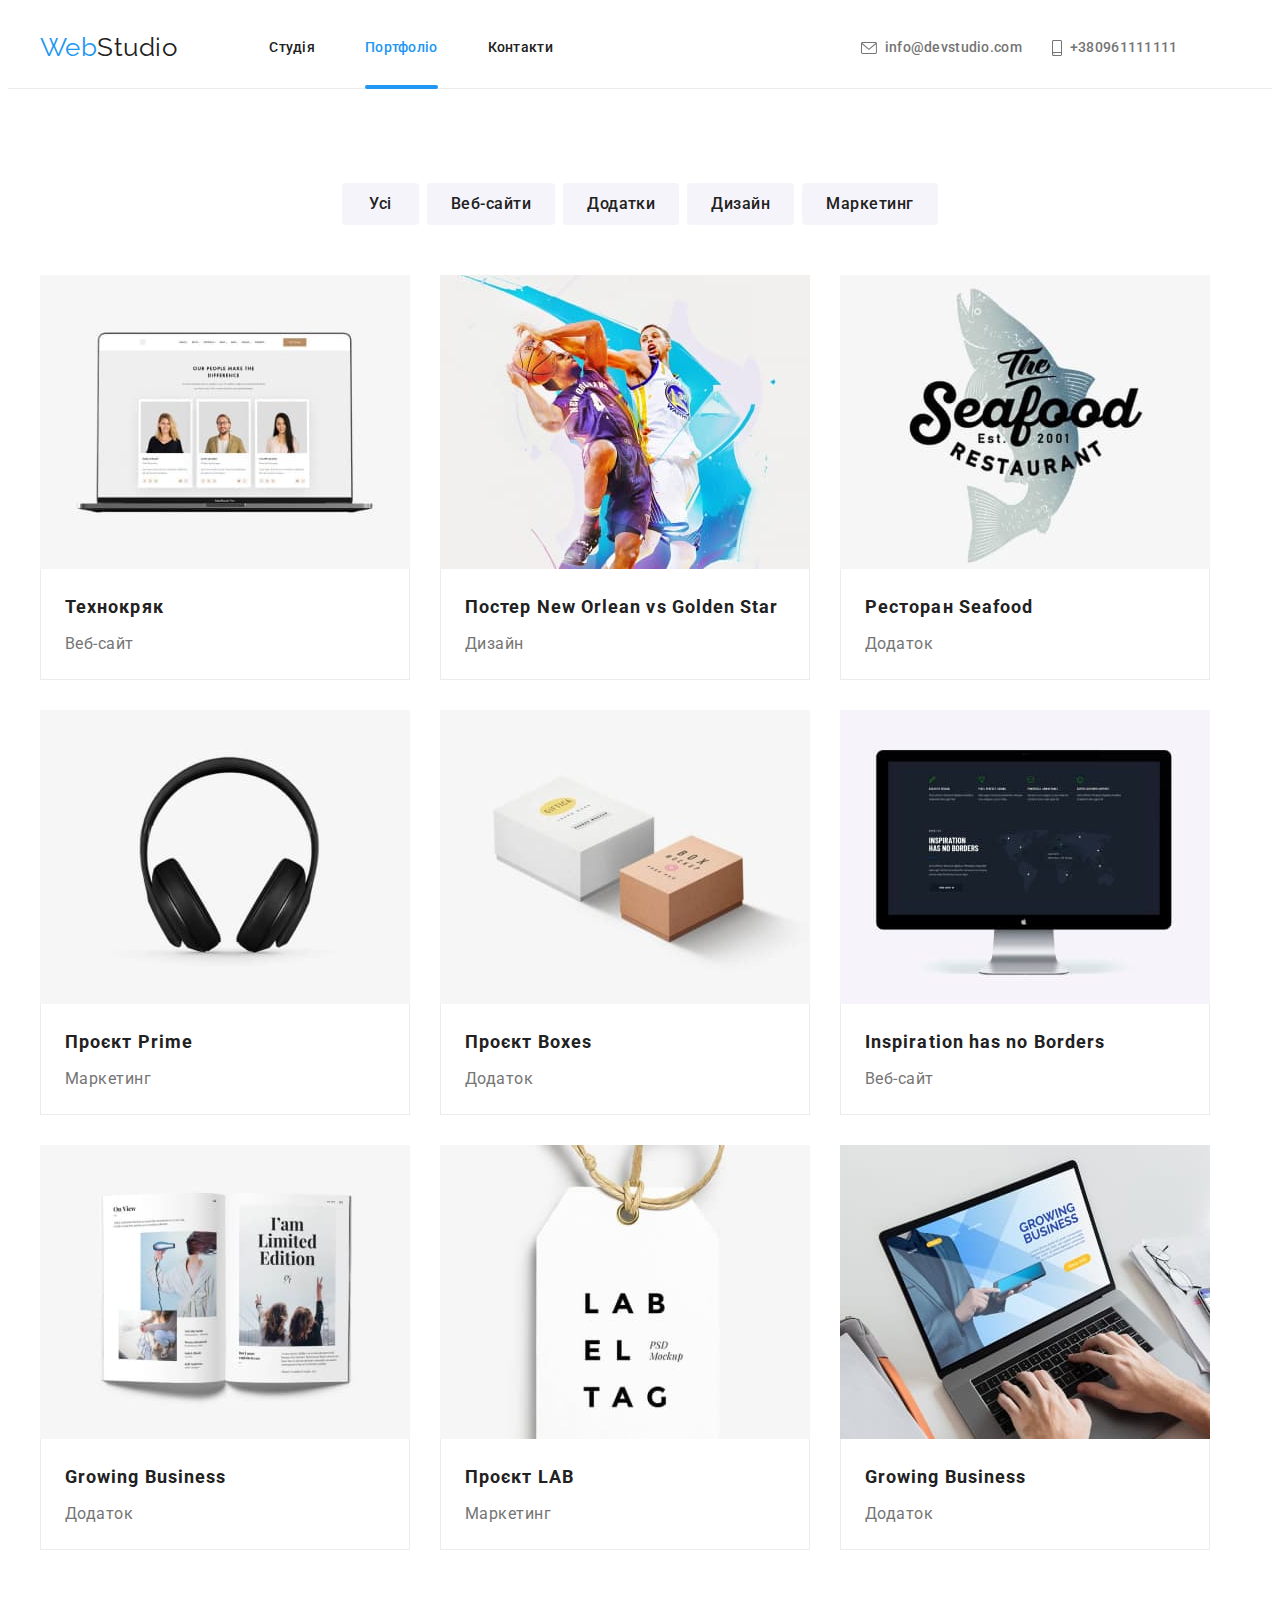
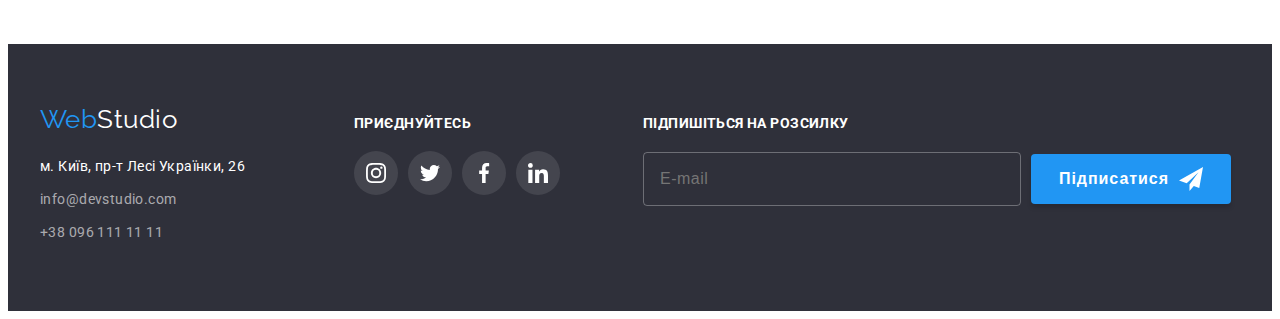
==== portfolio.html @ 69b930d5 "домашнє завдання06" ====
<!DOCTYPE html>
<html lang="uk">
  <head>
    <meta charset="UTF-8" />
    <meta http-equiv="X-UA-Compatible" content="IE=edge" />
    <meta name="viewport" content="width=device-width, initial-scale=1.0" />
    <title>WebStudio</title>
    <link rel="preconnect" href="https://fonts.googleapis.com" />
    <link rel="preconnect" href="https://fonts.gstatic.com" crossorigin />
    <link
      href="https://fonts.googleapis.com/css2?family=Raleway:wght@700&family=Roboto:wght@400;500;700;900&display=swap"
      rel="stylesheet"
    />
    <link
      rel="stylesheet"
      href="https://cdnjs.cloudflare.com/ajax/libs/modern-normalize/1.1.0/modern-normalize.min.css"
      integrity="sha512-wpPYUAdjBVSE4KJnH1VR1HeZfpl1ub8YT/NKx4PuQ5NmX2tKuGu6U/JRp5y+Y8XG2tV+wKQpNHVUX03MfMFn9Q=="
      crossorigin="anonymous"
      referrerpolicy="no-referrer"
    />
    <!-- <link rel="stylesheet" href="./css/style.css" /> -->
    <link rel="stylesheet" href="./css/main.min.css" />
  </head>
  <body>
    <!-- Heder -->
    <header class="heder">
      <div class="container main-nav">
        <!-- Logo -->
        <a href="./index.html" class="heder-logo link">
          <span class="heder-logo-web">Web</span>Studio
        </a>
        <!-- Site nav -->
        <nav>
          <ul class="site-nav list">
            <li class="site-item">
              <a class="site-link link" href="./index.html">Студія</a>
            </li>
            <li class="site-item">
              <a
                class="site-link site-link-line link current"
                href="./portfolio.html"
                >Портфоліо</a
              >
            </li>
            <li class="site-item">
              <a class="site-link link" href="">Контакти</a>
            </li>
          </ul>
        </nav>
        <!-- Site contacts -->
        <ul class="site-contacts list">
          <li class="contacts-item">
            <a class="contacts-link link" href="mailto:info@devstudio.com">
              <svg class="contacts-icon" width="16" height="12">
                <use href="./img-svg/icons.svg#mail.svg"></use>
              </svg>
              info@devstudio.com
            </a>
          </li>
          <li class="contacts-item">
            <a class="contacts-link link" href="tel:+380961111111">
              <svg class="contacts-icon" width="10" height="16">
                <use href="./img-svg/icons.svg#phone.svg"></use>
              </svg>
              +380961111111
            </a>
          </li>
        </ul>
      </div>
    </header>
    <!-- Main -->
    <main>
      <section class="gallery">
        <div class="container">
          <h1 class="visually-hidden">Наші роботи</h1>
          <ul class="filter list">
            <!-- Button -->
            <li class="filter-button">
              <button class="portfolio-button everyone" type="button">
                Усі
              </button>
            </li>
            <li class="filter-button">
              <button class="portfolio-button" type="button">Веб-сайти</button>
            </li>
            <li class="filter-button">
              <button class="portfolio-button" type="button">Додатки</button>
            </li>
            <li class="filter-button">
              <button class="portfolio-button" type="button">Дизайн</button>
            </li>
            <li class="filter-button">
              <button class="portfolio-button" type="button">Маркетинг</button>
            </li>
          </ul>
          <!-- Gallery -->
          <ul class="work-gallery list">
            <li class="work-gallery-item">
              <a class="work-gallery-link link" href="">
                <div class="galery-list">
                  <p class="gallery-content">
                    Ресурс пропонує комплексні пропозиції з різним рівнем
                    функціоналу та сервісів. Все це дозволить відвідувачу
                    отримати вичерпні відомості про компанію чи приватну особу.
                  </p>
                  <img
                    class="work-gallery-img"
                    src="./images/технокряк_img.jpeg"
                    alt="Технокряк"
                  />
                </div>
                <div class="gallery-item">
                  <h2 class="work-gallery-title">Технокряк</h2>
                  <p class="work-gallery-text">Веб-сайт</p>
                </div>
              </a>
            </li>
            <li class="work-gallery-item">
              <a class="work-gallery-link link" href="">
                <div class="galery-list">
                  <p class="gallery-content">
                    Ресурс пропонує комплексні пропозиції з різним рівнем
                    функціоналу та сервісів. Все це дозволить відвідувачу
                    отримати вичерпні відомості про компанію чи приватну особу.
                  </p>
                  <img
                    class="work-gallery-img"
                    src="./images/постер_img.jpeg"
                    alt="Постер New Orlean vs Golden Star"
                  />
                </div>
                <div class="gallery-item">
                  <h2 class="work-gallery-title">
                    Постер New Orlean vs Golden Star
                  </h2>
                  <p class="work-gallery-text">Дизайн</p>
                </div>
              </a>
            </li>
            <li class="work-gallery-item">
              <a class="work-gallery-link link" href="">
                <div class="galery-list">
                  <p class="gallery-content">
                    Ресурс пропонує комплексні пропозиції з різним рівнем
                    функціоналу та сервісів. Все це дозволить відвідувачу
                    отримати вичерпні відомості про компанію чи приватну особу.
                  </p>
                  <img
                    class="work-gallery-img"
                    src="./images/ресторан_img.jpeg"
                    alt="Ресторан Seafood"
                  />
                </div>
                <div class="gallery-item">
                  <h2 class="work-gallery-title">Ресторан Seafood</h2>
                  <p class="work-gallery-text">Додаток</p>
                </div>
              </a>
            </li>
            <li class="work-gallery-item">
              <a class="work-gallery-link link" href="">
                <div class="galery-list">
                  <p class="gallery-content">
                    Ресурс пропонує комплексні пропозиції з різним рівнем
                    функціоналу та сервісів. Все це дозволить відвідувачу
                    отримати вичерпні відомості про компанію чи приватну особу.
                  </p>
                  <img
                    class="work-gallery-img"
                    src="./images/prime_img.jpeg"
                    alt="Проєкт Prime"
                  />
                </div>
                <div class="gallery-item">
                  <h2 class="work-gallery-title">Проєкт Prime</h2>
                  <p class="work-gallery-text">Маркетинг</p>
                </div>
              </a>
            </li>
            <li class="work-gallery-item">
              <a class="work-gallery-link link" href="">
                <div class="galery-list">
                  <p class="gallery-content">
                    Ресурс пропонує комплексні пропозиції з різним рівнем
                    функціоналу та сервісів. Все це дозволить відвідувачу
                    отримати вичерпні відомості про компанію чи приватну особу.
                  </p>
                  <img
                    class="work-gallery-img"
                    src="./images/проект_boxes_img.jpeg"
                    alt="Проєкт Boxes"
                  />
                </div>
                <div class="gallery-item">
                  <h2 class="work-gallery-title">Проєкт Boxes</h2>
                  <p class="work-gallery-text">Додаток</p>
                </div>
              </a>
            </li>
            <li class="work-gallery-item">
              <a class="work-gallery-link link" href="">
                <div class="galery-list">
                  <p class="gallery-content">
                    Ресурс пропонує комплексні пропозиції з різним рівнем
                    функціоналу та сервісів. Все це дозволить відвідувачу
                    отримати вичерпні відомості про компанію чи приватну особу.
                  </p>
                  <img
                    class="work-gallery-img"
                    src="./images/inspiration_img.jpeg"
                    alt="Inspiration has no Borders"
                  />
                </div>
                <div class="gallery-item">
                  <h2 class="work-gallery-title">Inspiration has no Borders</h2>
                  <p class="work-gallery-text">Веб-сайт</p>
                </div>
              </a>
            </li>
            <li class="work-gallery-item">
              <a class="work-gallery-link link" href="">
                <div class="galery-list">
                  <p class="gallery-content">
                    Ресурс пропонує комплексні пропозиції з різним рівнем
                    функціоналу та сервісів. Все це дозволить відвідувачу
                    отримати вичерпні відомості про компанію чи приватну особу.
                  </p>
                  <img
                    class="work-gallery-img"
                    src="./images/видання_img.jpeg"
                    alt="Видання Limited Edition"
                  />
                </div>
                <div class="gallery-item">
                  <h2 class="work-gallery-title">Growing Business</h2>
                  <p class="work-gallery-text">Додаток</p>
                </div>
              </a>
            </li>
            <li class="work-gallery-item">
              <a class="work-gallery-link link" href="">
                <div class="galery-list">
                  <p class="gallery-content">
                    Ресурс пропонує комплексні пропозиції з різним рівнем
                    функціоналу та сервісів. Все це дозволить відвідувачу
                    отримати вичерпні відомості про компанію чи приватну особу.
                  </p>
                  <img
                    class="work-gallery-img"
                    src="./images/lab_img.jpeg"
                    alt="Проєкт LAB"
                  />
                </div>
                <div class="gallery-item">
                  <h2 class="work-gallery-title">Проєкт LAB</h2>
                  <p class="work-gallery-text">Маркетинг</p>
                </div>
              </a>
            </li>
            <li class="work-gallery-item">
              <a class="work-gallery-link link" href="">
                <div class="galery-list">
                  <p class="gallery-content">
                    Ресурс пропонує комплексні пропозиції з різним рівнем
                    функціоналу та сервісів. Все це дозволить відвідувачу
                    отримати вичерпні відомості про компанію чи приватну особу.
                  </p>
                  <img
                    class="work-gallery-img"
                    src="./images/growing_img.jpeg"
                    alt="Growing Business"
                  />
                </div>
                <div class="gallery-item">
                  <h2 class="work-gallery-title">Growing Business</h2>
                  <p class="work-gallery-text">Додаток</p>
                </div>
              </a>
            </li>
          </ul>
        </div>
      </section>
    </main>
    <!-- Footer -->
    <footer class="footer">
      <div class="footer-container">
        <div class="contact-blok">
          <div class="address-blok">
            <a href="./index.html" class="footer-logo link">
              <span class="footer-logo-web">Web</span>Studio
            </a>
            <address class="address">
              <ul class="footer-list list">
                <li class="footer-item">
                  <a
                    class="footer-address link"
                    href="https://goo.gl/maps/XTzX59LygXazEwyC6"
                    target="_blank"
                    rel="noopener noreferrer nofollow"
                    >м. Київ, пр-т Лесі Українки, 26
                  </a>
                </li>
                <li class="footer-item">
                  <a class="footer-link link" href="mailto:info@devstudio.com"
                    >info@devstudio.com
                  </a>
                </li>
                <li class="footer-item">
                  <a class="footer-link link" href="tel:+380961111111"
                    >+38 096 111 11 11
                  </a>
                </li>
              </ul>
            </address>
          </div>
          <div class="soc-blok">
            <p class="soc-footer-title">Приєднуйтесь</p>
            <ul class="soc-footer-list">
              <li class="soc-footer-item">
                <a href="" class="soc-footer-link list">
                  <svg class="soc-footer-icon" width="20" height="20">
                    <use href="./img-svg/icons.svg#icon-instagram.svg"></use>
                  </svg>
                </a>
              </li>
              <li class="soc-footer-item">
                <a href="" class="soc-footer-link list">
                  <svg class="soc-footer-icon" width="20" height="20">
                    <use href="./img-svg/icons.svg#icon-twitter.svg"></use>
                  </svg>
                </a>
              </li>
              <li class="soc-footer-item">
                <a href="" class="soc-footer-link list">
                  <svg class="soc-footer-icon" width="20" height="20">
                    <use href="./img-svg/icons.svg#icon-facebook.svg"></use>
                  </svg>
                </a>
              </li>
              <li class="soc-footer-item">
                <a href="" class="soc-footer-link list">
                  <svg class="soc-footer-icon" width="20" height="20">
                    <use href="./img-svg/icons.svg#icon-linkedin.svg"></use>
                  </svg>
                </a>
              </li>
            </ul>
          </div>
          <!-- subscription -->
          <div class="subscription">
            <p class="subscription-text">Підпишіться на розсилку</p>
            <form class="subscription-form">
               <input
               type="text"
               name="subscription-name"
               placeholder="E-mail"
               class="subscription-input"
             />
              <button class="subscription-btn">
               Підписатися
               <svg class="subscription-svg">
                 <use href="./img-svg/icons.svg#icon-send"></use>
               </svg>
             </button>
            </form>
          </div>
        </div>
      </div>
    </footer>
  </body>
</html>
---- css/style.css ----

---- css/main.min.css ----
:root{--primary-text-color: #212121;--title-text-color: #757575;--accent-color: #2196f3;--white-color: #ffffff;--team-color: #f5f4fa;--secondary-background-color: #2f303a;--footer-text-color: rgba(255, 255, 255, 0.6);--button-color: #188ce8;--portfolio-bgr-color: #f5f5f5;--border-color: #afb1b8;--background-color-hero: #c4c4c4}body{background-color:var(--white-color);color:var(--primary-text-color);font-family:"Roboto",sans-serif;letter-spacing:.03em}img{max-width:100%;display:block}h1,h2,h3,h4,p,a{margin:0px;padding:0px;text-decoration:none}.list{list-style:none;padding:0;margin:0}.link{text-decoration:none}.visually-hidden{position:absolute;white-space:nowrap;width:1px;height:1px;overflow:hidden;border:0;padding:0;clip:rect(0 0 0 0);-webkit-clip-path:inset(50%);clip-path:inset(50%);margin:-1px}.heder{border-bottom:1px solid #ececec}.main-nav{display:flex;align-items:center}.container{margin-left:auto;margin-right:auto;padding-left:15px;padding-right:15px;width:1200px}.heder-logo{display:block;padding-top:24px;padding-bottom:25px;margin-right:92px;color:var(--primary-text-color);font-family:"Raleway",sans-serif;font-size:26px;line-height:1.19}.heder-logo-web{color:var(--accent-color)}.site-nav{display:flex;padding:0px}.site-nav .site-item+.site-item{margin-left:50px;display:block}.site-nav .site-item:last-child{margin-right:0}.site-item{position:relative;display:block}.site-item .site-link-line{color:var(--accent-color)}.site-link-line::after{display:block;position:absolute;content:"";bottom:-1px;width:100%;height:4px;background-color:var(--accent-color);border-radius:2px}.site-nav .site-link{display:block;color:var(--primary-text-color);font-weight:500;font-size:14px;line-height:1.14;letter-spacing:.02em;padding-top:32px;padding-bottom:32px;transition:color 250ms cubic-bezier(0.4, 0, 0.2, 1)}.site-nav .site-link:hover,.site-nav .site-link:focus{color:var(--accent-color)}.site-nav .link.current{color:var(--accent-color)}.site-contacts{margin-left:308px;display:flex;align-items:center;gap:30px}.contacts-link{font-weight:500;line-height:1.14;font-size:14px;letter-spacing:.02em;color:var(--title-text-color);display:flex;align-items:center;padding-top:32px;padding-bottom:32px;transition:color 250ms cubic-bezier(0.4, 0, 0.2, 1)}.contacts-icon{margin-right:8px;fill:currentColor}.contacts-link:hover,.contacts-link:focus{color:var(--accent-color);transition:color 250ms cubic-bezier(0.4, 0, 0.2, 1)}.contackts-use{transition:fill 250ms cubic-bezier(0.4, 0, 0.2, 1)}.hero{background-color:var(--background-color-hero);text-align:center;padding-top:200px;padding-bottom:200px}.overley{max-width:1600px;margin-left:auto;margin-right:auto;background-image:linear-gradient(to right, rgba(47, 48, 58, 0.4), rgba(47, 48, 58, 0.4)),url(../images/hero.img.jpeg)}.container .list{text-align:center}.hero-list{color:var(--white-color);font-weight:900;font-size:44px;line-height:1.36;text-align:center;letter-spacing:.06em;text-transform:uppercase;margin-top:0;margin-right:auto;margin-left:auto;margin-bottom:30px;max-width:696px}.hero-button{background-color:var(--accent-color);color:var(--white-color);box-shadow:0px 4px 4px rgba(0,0,0,.15);font-family:inherit;font-weight:700;font-size:16px;line-height:1.88;letter-spacing:.06em;border-radius:4px;cursor:pointer;text-transform:initial;padding:10px 32px;min-width:216px;border-color:rgba(0,0,0,0);transition:background-color 250ms cubic-bezier(0.4, 0, 0.2, 1)}.hero-button:hover,.hero-button:focus{background-color:var(--button-color)}.advantage{padding-top:94px;padding-bottom:94px}.visually-hidden{position:absolute;white-space:nowrap;width:1px;height:1px;overflow:hidden;border:0;padding:0;clip:rect(0 0 0 0);-webkit-clip-path:inset(50%);clip-path:inset(50%);margin:0}.advantage-list{flex-basis:270px;text-align:left}.advantage-list::before{display:block;content:"";height:120px;margin-bottom:30px;border-radius:4px;background-color:#f5f4fa;background-size:70px;background-repeat:no-repeat;background-position:center}.icon-antena::before{background-image:url(../images/antenna\ .svg)}.icon-clock::before{background-image:url(../images/clock\ .svg)}.icon-vector::before{background-image:url(../images/Vector.svg)}.icon-astronaut::before{background-image:url(../images/astronaut\ .svg)}.advantage-benefits{display:flex}.advantage-benefits .advantage-list+.advantage-list{margin-left:30px}.advantage-title{color:var(--primary-text-color);font-weight:700;font-size:14px;line-height:1.14;letter-spacing:.03em;text-transform:uppercase;margin-top:0;margin-bottom:10px}.advantage-text{color:var(--title-text-color);font-size:14px;line-height:1.71;letter-spacing:.03em;margin-top:0;margin-bottom:0}.section-work{padding-bottom:94px}.title-work{color:var(--primary-text-color);font-weight:700;font-size:36px;line-height:1.67;text-align:center;letter-spacing:.03em;margin-top:0;margin-bottom:50px}.work{margin-top:0;margin-bottom:0;padding-left:0;display:flex;flex-wrap:wrap}.work-list{margin-right:30px}.work-list:nth-child(3n){margin-right:0}.work-img{width:370px;height:294px}.section-team{background-color:var(--team-color);padding-top:94px;padding-bottom:94px}.title-team{color:var(--primary-text-color);font-weight:700;font-size:36px;line-height:1.67;text-align:center;letter-spacing:.03em;margin-top:0px;margin-bottom:50px}.team-list{margin-top:0;margin-bottom:0;display:flex;flex-wrap:wrap}.team-list-hero{background-color:var(--white-color);box-shadow:0px 1px 3px rgba(0,0,0,.12),0px 1px 1px rgba(0,0,0,.14),0px 2px 1px rgba(0,0,0,.2);border-radius:0px 0px 4px 4px}.team-list-hero:not(:last-child){margin-right:30px}.team-item{padding-top:30px;padding-bottom:30px}.team-hero{color:var(--primary-text-color);font-weight:500;font-size:16px;line-height:1.19;letter-spacing:.03em;margin-top:0px;margin-bottom:10px;text-align:center}.team-text{color:var(--title-text-color);font-size:16px;line-height:1.19;margin-top:0;margin-bottom:0;text-align:center}.team-soc-list{display:flex;justify-content:center;margin-top:16px;gap:10px}.team-soc-link{width:44px;height:44px;display:flex;justify-content:center;align-items:center;border-radius:50%;transition:background-color 250ms cubic-bezier(0.4, 0, 0.2, 1)}.team-soc-link:hover,.team-soc-link:focus{background-color:var(--accent-color)}.team-soc-link:hover .team-soc-icon,.team-soc-link:focus .team-soc-icon{fill:#fff}.team-soc-icon{fill:#afb1b8;transition:fill 250ms cubic-bezier(0.4, 0, 0.2, 1)}.section-company{padding-top:94px;padding-bottom:94px}.company-title{color:var(--primary-text-color);font-weight:700;font-size:36px;line-height:1.67;text-align:center;letter-spacing:.03em;margin-top:0px;margin-bottom:50px}.company-list{display:flex;justify-content:center;gap:30px}.company-link{width:106px;height:60px;display:inline-flex;justify-content:center;align-items:center;width:170px;height:92px;border:1px solid var(--border-color);border-radius:5px;transition:border-color 250ms cubic-bezier(0.4, 0, 0.2, 1)}.company-icon{fill:#afb1b8;transition:fill 250ms cubic-bezier(0.4, 0, 0.2, 1)}.company-link:hover,.company-link:focus{border-color:var(--accent-color)}.company-link:hover .company-icon,.company-link:focus .company-icon{fill:var(--accent-color)}.footer{background-color:var(--secondary-background-color);padding-top:60px;padding-bottom:60px}.footer-container{margin-left:auto;margin-right:auto;padding-left:15px;padding-right:15px;width:1200px;gap:70px}.contact-blok{gap:83px;display:flex;margin:0;padding:0;align-items:baseline}.address-blok{flex-direction:column;width:231px;height:136px;margin:0;padding:0}.footer-logo{color:var(--white-color);font-family:"Raleway",sans-serif;font-size:26px;line-height:1.19;display:inline-block;padding-top:0;padding-bottom:0;margin-bottom:20px}.footer-logo-web{color:var(--accent-color);font-family:"Raleway",sans-serif;font-size:26px;line-height:1.19}.studio:hover,.studio:focus{color:var(--accent-color)}.address{width:231px;margin:0;padding:0;display:block}.footer-address{color:var(--white-color);font-style:normal;font-size:14px;line-height:1.71;letter-spacing:.03em;padding-top:0;padding-bottom:0;display:inline-block}.footer-item{margin-bottom:9px}.footer-list .footer-item+.footer-item{margin-bottom:9px}.footer-list .footer-item:last-child{margin-bottom:0}.footer-address:hover,.footer-address:focus{color:var(--accent-color)}.footer-link:hover,.footer-link:focus{color:var(--accent-color)}.footer-link{color:var(--footer-text-color);font-style:normal;font-size:14px;line-height:1.71;letter-spacing:.03em;padding-top:0;padding-bottom:0}.soc-blok{display:block;width:206px;height:136px}.soc-footer-title{font-weight:700;font-size:14px;line-height:16px;text-align:center;letter-spacing:.03em;text-transform:uppercase;color:#fff;margin-bottom:20px;margin:0;padding:0;height:16px;width:116px;margin-bottom:20px}.soc-footer-list{display:flex;gap:10px;margin:0;padding:0}.soc-footer-item{display:flex;border-radius:50%}.soc-footer-link{display:flex;justify-content:center;align-items:center;width:44px;height:44px;border-radius:50%;background-color:rgba(255,255,255,.1);transition:background-color 250ms cubic-bezier(0.4, 0, 0.2, 1)}.soc-footer-icon{fill:#fff;transition:background-color 250ms cubic-bezier(0.4, 0, 0.2, 1)}.soc-footer-link:hover,.soc-footer-link:focus{background-color:#2196f3}.subscription-form{display:flex;align-items:center}.subscription-text{font-size:14px;line-height:1.14;letter-spacing:.03em;text-transform:uppercase;color:#fff;display:block;margin-bottom:20px}.subscription-text{font-weight:700;font-size:14px;line-height:1.14;letter-spacing:.03em;text-transform:uppercase;color:#fff}.subscription-input{width:358px;height:50px;border:1px solid rgba(255,255,255,.3);background:inherit;border-radius:4px;outline:none;color:var(--white-color);padding-left:16px;font-weight:400;font-size:16px;line-height:1.25;display:flex;align-items:center;letter-spacing:.03em;color:rgba(255,255,255,.6)}.subscription-btn{display:flex;align-items:center;justify-content:center;margin-left:10px;background-color:#2196f3;width:200px;height:50px;box-shadow:0px 4px 4px rgba(0,0,0,.15);border-radius:4px;border:none;font-weight:700;font-size:16px;line-height:1.88;display:flex;align-items:center;text-align:center;letter-spacing:.06em;color:#fff}.subscription-svg{width:24px;height:24px;margin-left:10px;fill:var(--white-color)}.backdrop{position:fixed;top:0;left:0;width:100%;height:100%;background-color:rgba(0,0,0,.2);opacity:1;transition:opacity 250ms cubic-bezier(0.4, 0, 0.2, 1),visibility 250ms cubic-bezier(0.4, 0, 0.2, 1)}.is-hidden{opacity:0;pointer-events:none}.modal{position:absolute;top:50%;left:50%;min-width:521px;padding:40px;background-color:#fff;transform:translate(-50%, -50%);transition:transform 250ms cubic-bezier(0.4, 0, 0.2 1);box-shadow:0px 1px 3px rgba(0,0,0,.12),0px 1px 1px rgba(0,0,0,.14),0px 2px 1px rgba(0,0,0,.2);border-radius:4px}.modal-close{position:absolute;display:flex;align-items:center;justify-content:center;width:30px;height:30px;top:10px;right:10px;border-radius:50%;border:1px solid rgba(0,0,0,.1);background-color:#fff;cursor:pointer}.modal-close-icon{position:absolute;width:18px;height:18px;fill:#000;transition:fill 250ms cubic-bezier(0.4, 0, 0.2, 1)}.modal-close:hover .modal-close-icon{fill:var(--accent-color)}.modal-close:focus .modal-close-icon{fill:var(--accent-color)}.modal-title{font-family:"Roboto";font-style:normal;font-weight:700;font-size:20px;line-height:1.15;text-align:center;letter-spacing:.03em;margin-bottom:12px}.modal-input{width:100%;height:40px;border:1px solid rgba(33,33,33,.2);border-radius:4px;padding:0;padding-left:42px;outline:rgba(0,0,0,0)}.modal-input:focus{border-color:var(--accent-color)}.modal-input:focus+.modal-input-icon{fill:var(--accent-color)}.input-label{font-weight:400;font-size:12px;line-height:1.16;letter-spacing:.01em;color:#757575;margin-bottom:4px}.input-wrap{position:relative;margin-bottom:10px}.modal-input-icon{position:absolute;left:0%;left:12px;top:50%;transform:translateY(-50%)}.input-label{display:block;margin-bottom:4px}.modal-comment{box-sizing:border-box;width:448px;height:120px;border:1px solid rgba(33,33,33,.2);border-radius:4px;resize:none;padding-left:16px;padding-top:10px;padding-bottom:0;padding-right:0;display:block}.modal-comment::-moz-placeholder{font-size:12px;line-height:1.6;letter-spacing:.01em;color:rgba(117,117,117,.5)}.modal-comment:-ms-input-placeholder{font-size:12px;line-height:1.6;letter-spacing:.01em;color:rgba(117,117,117,.5)}.modal-comment::placeholder{font-size:12px;line-height:1.6;letter-spacing:.01em;color:rgba(117,117,117,.5)}.modal-comment:focus{border-color:var(--accent-color)}.modal-chek{justify-content:center;display:flex;margin-top:10px;margin-bottom:30px}.check-text{font-size:14px;line-height:1.71;letter-spacing:.03em;color:#757575;display:flex;align-items:center}.check-link{font-weight:400;font-size:14px;line-height:1.71;letter-spacing:.03em;-webkit-text-decoration-line:underline;text-decoration-line:underline;color:#2196f3}.check-text span{width:16px;height:15px;border:2px solid #212121;border-radius:2px;margin-right:7px;display:flex;align-items:center;justify-content:center;fill:rgba(0,0,0,0)}.input-check:checked+.check-text span{background-color:var(--accent-color);border-color:rgba(0,0,0,0);fill:var(--white-color)}.input-check:focus+.check-text span{border-color:var(--accent-color)}.modal-button{display:block;margin:auto;cursor:pointer;background:#188ce8;box-shadow:0px 4px 4px rgba(0,0,0,.15);border-radius:4px;color:#fff;padding-top:10px;padding-bottom:10px;padding-left:52px;padding-right:52px;border:none;font-weight:700;font-size:16px;line-height:1.88;display:flex;align-items:center;text-align:center;letter-spacing:.06em;color:#fff}.gallery{padding-top:94px;padding-bottom:94px}.visually-hidden{white-space:nowrap;width:1px;height:1px;overflow:hidden;border:0;padding:0;clip:rect(0 0 0 0);-webkit-clip-path:inset(50%);clip-path:inset(50%);margin:-1px}.filter{display:flex;justify-content:center}.filter .filter-button+.filter-button{margin-left:8px}.portfolio-button{background-color:var(--team-color);color:var(--primary-text-color);font-family:inherit;font-weight:500;font-size:16px;line-height:1.62;letter-spacing:.03em;cursor:pointer;text-transform:initial;border-radius:4px;border-color:rgba(0,0,0,0);padding-left:22px;padding-top:6px;padding-right:22px;padding-bottom:6px;transition:background-color 250ms cubic-bezier(0.4, 0, 0.2, 1);transition:color 250ms cubic-bezier(0.4, 0, 0.2, 1)}.everyone{padding-left:25px;padding-top:6px;padding-right:25px;padding-bottom:6px}.portfolio-button:hover,.portfolio-button:focus{background-color:var(--accent-color);color:var(--white-color)}.work-gallery{margin-top:50px;display:flex;flex-wrap:wrap}.work-gallery-item{margin-right:30px;margin-bottom:30px;text-align:left}.work-gallery-item:nth-child(3n){margin-right:0}.work-gallery-item:nth-last-child(-n+3){margin-bottom:0}.work-gallery-link{display:block;transition:box-shadow 250ms cubic-bezier(0.4, 0, 0.2, 1)}.work-gallery-link:hover,.work-gallery-link:focus{box-shadow:0px 1px 1px rgba(0,0,0,.12),0px 4px 4px rgba(0,0,0,.06),1px 4px 6px rgba(0,0,0,.16)}.galery-list{overflow:hidden;position:relative}.gallery-content{position:absolute;top:0;left:0;width:100%;height:100%;padding:63px 24px;font-weight:400;font-size:18px;line-height:28px;letter-spacing:.03em;color:#fff;background:rgba(33,150,243,.9);transform:translateY(100%);transition:transform 250ms cubic-bezier(0.4, 0, 0.2, 1)}.work-gallery-link:focus .gallery-content,.work-gallery-link:hover .gallery-content{transform:translateY(0)}.gallery-item{padding-top:20px;padding-bottom:20px;padding-left:24px;padding-right:24px;border-left:1px solid #ececec;border-right:1px solid #ececec;border-bottom:1px solid #ececec}.work-gallery-title{font-weight:700;font-size:18px;line-height:2;letter-spacing:.06em;color:var(--primary-text-color);margin-bottom:4px}.work-gallery-text{font-size:16px;line-height:1.88;letter-spacing:.03em;color:var(--title-text-color)}/*# sourceMappingURL=main.min.css.map */
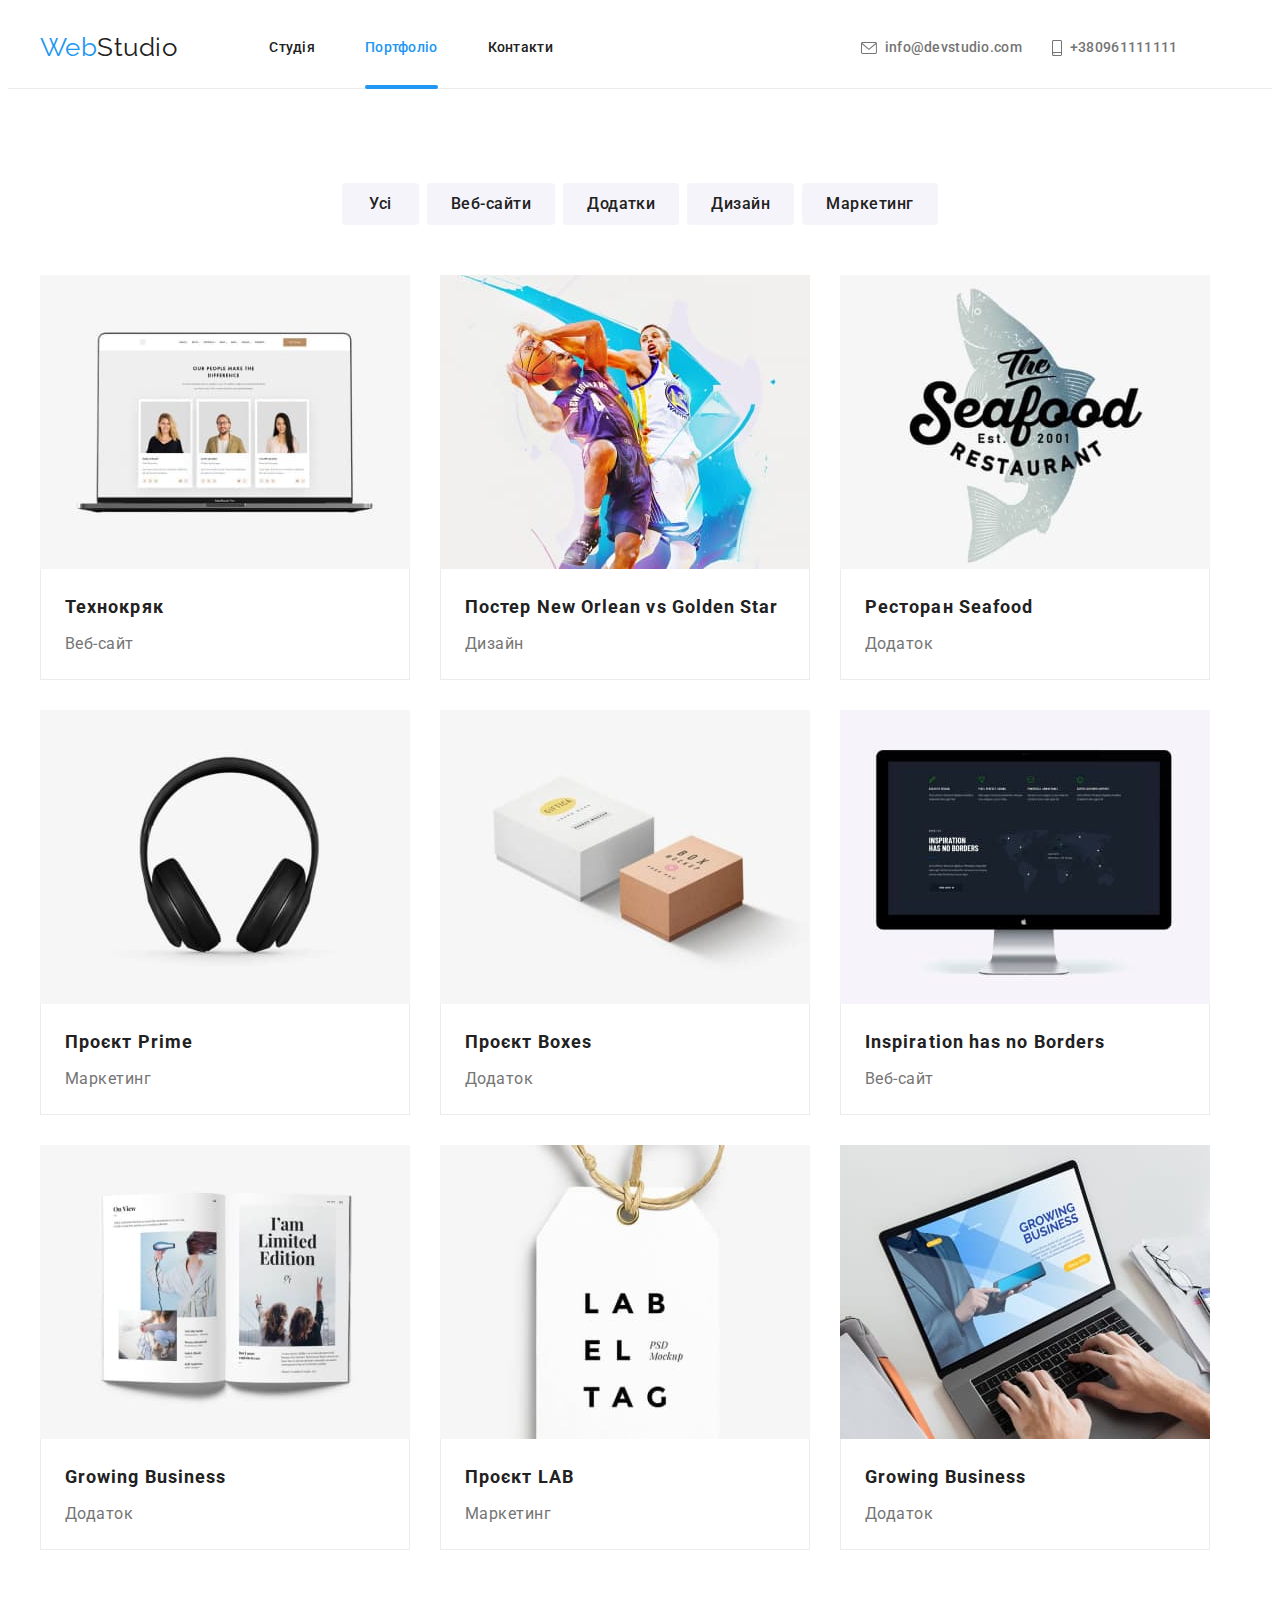
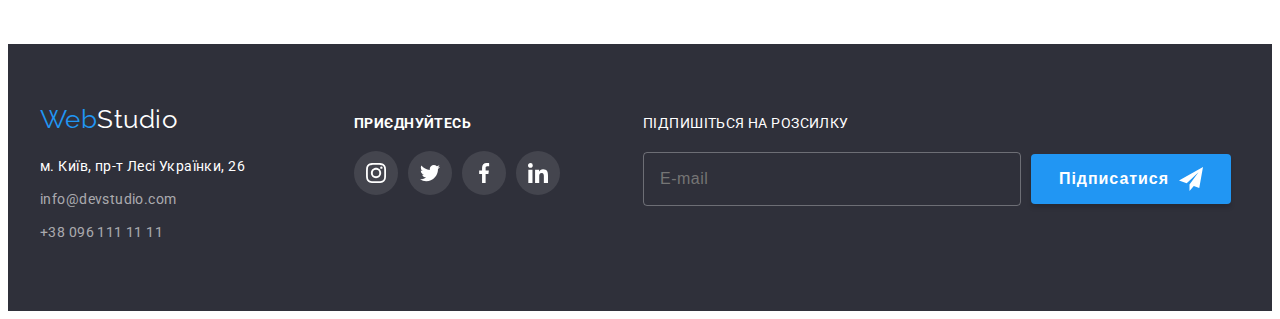
==== commit 781dfac2: "homework07" ====
--- a/portfolio.html
+++ b/portfolio.html
@@ -22,44 +22,49 @@
     <link rel="stylesheet" href="./css/main.min.css" />
   </head>
   <body>
-    <!-- Heder -->
+    <!-- Header -->
     <header class="heder">
-      <div class="container main-nav">
+      <div class="container heder__container">
         <!-- Logo -->
-        <a href="./index.html" class="heder-logo link">
-          <span class="heder-logo-web">Web</span>Studio
-        </a>
+        <div class="bloc">
+          <a href="./index.html" class="logo bloc__logo link">
+            <span class="logo__icon">Web</span>Studio
+          </a>
+        </div>
         <!-- Site nav -->
-        <nav>
-          <ul class="site-nav list">
-            <li class="site-item">
-              <a class="site-link link" href="./index.html">Студія</a>
-            </li>
-            <li class="site-item">
+        <nav class="navigation">
+          <ul class="menu list">
+            <li class="menu__item">
               <a
-                class="site-link site-link-line link current"
-                href="./portfolio.html"
-                >Портфоліо</a
+                class="menu__link"
+                href="./index.html"
+                >Студія</a
               >
             </li>
-            <li class="site-item">
-              <a class="site-link link" href="">Контакти</a>
+            <li class="menu__item">
+              <a class="menu__link menu__link__line link current" href="./portfolio.html">Портфоліо</a>
+            </li>
+            <li class="menu__item">
+              <a class="menu__link" href="">Контакти</a>
             </li>
           </ul>
         </nav>
         <!-- Site contacts -->
-        <ul class="site-contacts list">
-          <li class="contacts-item">
-            <a class="contacts-link link" href="mailto:info@devstudio.com">
-              <svg class="contacts-icon" width="16" height="12">
-                <use href="./img-svg/icons.svg#mail.svg"></use>
+        <ul class="contacts list">
+          <li class="contacts__item">
+            <a class="contacts__link link" href="mailto:info@devstudio.com">
+              <svg class="contacts__icon" width="16" height="12">
+                <use
+                  class="contackts__use"
+                  href="./img-svg/icons.svg#mail.svg"
+                ></use>
               </svg>
               info@devstudio.com
             </a>
           </li>
-          <li class="contacts-item">
-            <a class="contacts-link link" href="tel:+380961111111">
-              <svg class="contacts-icon" width="10" height="16">
+          <li class="contacts__item">
+            <a class="contacts__link link" href="tel:+380961111111">
+              <svg class="contacts__icon" width="10" height="16">
                 <use href="./img-svg/icons.svg#phone.svg"></use>
               </svg>
               +380961111111
@@ -70,210 +75,210 @@
     </header>
     <!-- Main -->
     <main>
-      <section class="gallery">
+      <section class="gallery-section">
         <div class="container">
           <h1 class="visually-hidden">Наші роботи</h1>
           <ul class="filter list">
             <!-- Button -->
-            <li class="filter-button">
-              <button class="portfolio-button everyone" type="button">
+            <li class="filter__item">
+              <button class="filter__button everyone" type="button">
                 Усі
               </button>
             </li>
-            <li class="filter-button">
-              <button class="portfolio-button" type="button">Веб-сайти</button>
-            </li>
-            <li class="filter-button">
-              <button class="portfolio-button" type="button">Додатки</button>
-            </li>
-            <li class="filter-button">
-              <button class="portfolio-button" type="button">Дизайн</button>
-            </li>
-            <li class="filter-button">
-              <button class="portfolio-button" type="button">Маркетинг</button>
+            <li class="filter__item">
+              <button class="filter__button" type="button">Веб-сайти</button>
+            </li>
+            <li class="filter__item">
+              <button class="filter__button" type="button">Додатки</button>
+            </li>
+            <li class="filter__item">
+              <button class="filter__button" type="button">Дизайн</button>
+            </li>
+            <li class="filter__item">
+              <button class="filter__button" type="button">Маркетинг</button>
             </li>
           </ul>
           <!-- Gallery -->
-          <ul class="work-gallery list">
-            <li class="work-gallery-item">
-              <a class="work-gallery-link link" href="">
-                <div class="galery-list">
-                  <p class="gallery-content">
-                    Ресурс пропонує комплексні пропозиції з різним рівнем
-                    функціоналу та сервісів. Все це дозволить відвідувачу
-                    отримати вичерпні відомості про компанію чи приватну особу.
-                  </p>
-                  <img
-                    class="work-gallery-img"
+          <ul class="gallery list">
+            <li class="gallery__item">
+              <a class="gallery__link link" href="">
+                <div class="galery__list">
+                  <p class="gallery__content">
+                    Ресурс пропонує комплексні пропозиції з різним рівнем
+                    функціоналу та сервісів. Все це дозволить відвідувачу
+                    отримати вичерпні відомості про компанію чи приватну особу.
+                  </p>
+                  <img
+                    class="gallery__img"
                     src="./images/технокряк_img.jpeg"
                     alt="Технокряк"
                   />
                 </div>
-                <div class="gallery-item">
-                  <h2 class="work-gallery-title">Технокряк</h2>
-                  <p class="work-gallery-text">Веб-сайт</p>
-                </div>
-              </a>
-            </li>
-            <li class="work-gallery-item">
-              <a class="work-gallery-link link" href="">
-                <div class="galery-list">
-                  <p class="gallery-content">
-                    Ресурс пропонує комплексні пропозиції з різним рівнем
-                    функціоналу та сервісів. Все це дозволить відвідувачу
-                    отримати вичерпні відомості про компанію чи приватну особу.
-                  </p>
-                  <img
-                    class="work-gallery-img"
+                <div class="gallery__bloc">
+                  <h2 class="gallery__title">Технокряк</h2>
+                  <p class="gallery__text">Веб-сайт</p>
+                </div>
+              </a>
+            </li>
+            <li class="gallery__item">
+              <a class="gallery__link link" href="">
+                <div class="galery__list">
+                  <p class="gallery__content">
+                    Ресурс пропонує комплексні пропозиції з різним рівнем
+                    функціоналу та сервісів. Все це дозволить відвідувачу
+                    отримати вичерпні відомості про компанію чи приватну особу.
+                  </p>
+                  <img
+                    class="gallery__img"
                     src="./images/постер_img.jpeg"
                     alt="Постер New Orlean vs Golden Star"
                   />
                 </div>
-                <div class="gallery-item">
-                  <h2 class="work-gallery-title">
+                <div class="gallery__bloc">
+                  <h2 class="gallery__title">
                     Постер New Orlean vs Golden Star
                   </h2>
-                  <p class="work-gallery-text">Дизайн</p>
-                </div>
-              </a>
-            </li>
-            <li class="work-gallery-item">
-              <a class="work-gallery-link link" href="">
-                <div class="galery-list">
-                  <p class="gallery-content">
-                    Ресурс пропонує комплексні пропозиції з різним рівнем
-                    функціоналу та сервісів. Все це дозволить відвідувачу
-                    отримати вичерпні відомості про компанію чи приватну особу.
-                  </p>
-                  <img
-                    class="work-gallery-img"
+                  <p class="gallery__text">Дизайн</p>
+                </div>
+              </a>
+            </li>
+            <li class="gallery__item">
+              <a class="gallery__link link" href="">
+                <div class="galery__list">
+                  <p class="gallery__content">
+                    Ресурс пропонує комплексні пропозиції з різним рівнем
+                    функціоналу та сервісів. Все це дозволить відвідувачу
+                    отримати вичерпні відомості про компанію чи приватну особу.
+                  </p>
+                  <img
+                    class="gallery__img"
                     src="./images/ресторан_img.jpeg"
                     alt="Ресторан Seafood"
                   />
                 </div>
-                <div class="gallery-item">
-                  <h2 class="work-gallery-title">Ресторан Seafood</h2>
-                  <p class="work-gallery-text">Додаток</p>
-                </div>
-              </a>
-            </li>
-            <li class="work-gallery-item">
-              <a class="work-gallery-link link" href="">
-                <div class="galery-list">
-                  <p class="gallery-content">
-                    Ресурс пропонує комплексні пропозиції з різним рівнем
-                    функціоналу та сервісів. Все це дозволить відвідувачу
-                    отримати вичерпні відомості про компанію чи приватну особу.
-                  </p>
-                  <img
-                    class="work-gallery-img"
+                <div class="gallery__bloc">
+                  <h2 class="gallery__title">Ресторан Seafood</h2>
+                  <p class="gallery__text">Додаток</p>
+                </div>
+              </a>
+            </li>
+            <li class="gallery__item">
+              <a class="gallery__link link" href="">
+                <div class="galery__list">
+                  <p class="gallery__content">
+                    Ресурс пропонує комплексні пропозиції з різним рівнем
+                    функціоналу та сервісів. Все це дозволить відвідувачу
+                    отримати вичерпні відомості про компанію чи приватну особу.
+                  </p>
+                  <img
+                    class="gallery__img"
                     src="./images/prime_img.jpeg"
                     alt="Проєкт Prime"
                   />
                 </div>
-                <div class="gallery-item">
-                  <h2 class="work-gallery-title">Проєкт Prime</h2>
-                  <p class="work-gallery-text">Маркетинг</p>
-                </div>
-              </a>
-            </li>
-            <li class="work-gallery-item">
-              <a class="work-gallery-link link" href="">
-                <div class="galery-list">
-                  <p class="gallery-content">
-                    Ресурс пропонує комплексні пропозиції з різним рівнем
-                    функціоналу та сервісів. Все це дозволить відвідувачу
-                    отримати вичерпні відомості про компанію чи приватну особу.
-                  </p>
-                  <img
-                    class="work-gallery-img"
+                <div class="gallery__bloc">
+                  <h2 class="gallery__title">Проєкт Prime</h2>
+                  <p class="gallery__text">Маркетинг</p>
+                </div>
+              </a>
+            </li>
+            <li class="gallery__item">
+              <a class="gallery__link link" href="">
+                <div class="galery__list">
+                  <p class="gallery__content">
+                    Ресурс пропонує комплексні пропозиції з різним рівнем
+                    функціоналу та сервісів. Все це дозволить відвідувачу
+                    отримати вичерпні відомості про компанію чи приватну особу.
+                  </p>
+                  <img
+                    class="gallery__img"
                     src="./images/проект_boxes_img.jpeg"
                     alt="Проєкт Boxes"
                   />
                 </div>
-                <div class="gallery-item">
-                  <h2 class="work-gallery-title">Проєкт Boxes</h2>
-                  <p class="work-gallery-text">Додаток</p>
-                </div>
-              </a>
-            </li>
-            <li class="work-gallery-item">
-              <a class="work-gallery-link link" href="">
-                <div class="galery-list">
-                  <p class="gallery-content">
-                    Ресурс пропонує комплексні пропозиції з різним рівнем
-                    функціоналу та сервісів. Все це дозволить відвідувачу
-                    отримати вичерпні відомості про компанію чи приватну особу.
-                  </p>
-                  <img
-                    class="work-gallery-img"
+                <div class="gallery__bloc">
+                  <h2 class="gallery__title">Проєкт Boxes</h2>
+                  <p class="gallery__text">Додаток</p>
+                </div>
+              </a>
+            </li>
+            <li class="gallery__item">
+              <a class="gallery__link link" href="">
+                <div class="galery__list">
+                  <p class="gallery__content">
+                    Ресурс пропонує комплексні пропозиції з різним рівнем
+                    функціоналу та сервісів. Все це дозволить відвідувачу
+                    отримати вичерпні відомості про компанію чи приватну особу.
+                  </p>
+                  <img
+                    class="gallery__img"
                     src="./images/inspiration_img.jpeg"
                     alt="Inspiration has no Borders"
                   />
                 </div>
-                <div class="gallery-item">
-                  <h2 class="work-gallery-title">Inspiration has no Borders</h2>
-                  <p class="work-gallery-text">Веб-сайт</p>
-                </div>
-              </a>
-            </li>
-            <li class="work-gallery-item">
-              <a class="work-gallery-link link" href="">
-                <div class="galery-list">
-                  <p class="gallery-content">
-                    Ресурс пропонує комплексні пропозиції з різним рівнем
-                    функціоналу та сервісів. Все це дозволить відвідувачу
-                    отримати вичерпні відомості про компанію чи приватну особу.
-                  </p>
-                  <img
-                    class="work-gallery-img"
+                <div class="gallery__bloc">
+                  <h2 class="gallery__title">Inspiration has no Borders</h2>
+                  <p class="gallery__text">Веб-сайт</p>
+                </div>
+              </a>
+            </li>
+            <li class="gallery__item">
+              <a class="gallery__link link" href="">
+                <div class="galery__list">
+                  <p class="gallery__content">
+                    Ресурс пропонує комплексні пропозиції з різним рівнем
+                    функціоналу та сервісів. Все це дозволить відвідувачу
+                    отримати вичерпні відомості про компанію чи приватну особу.
+                  </p>
+                  <img
+                    class="gallery__img"
                     src="./images/видання_img.jpeg"
                     alt="Видання Limited Edition"
                   />
                 </div>
-                <div class="gallery-item">
-                  <h2 class="work-gallery-title">Growing Business</h2>
-                  <p class="work-gallery-text">Додаток</p>
-                </div>
-              </a>
-            </li>
-            <li class="work-gallery-item">
-              <a class="work-gallery-link link" href="">
-                <div class="galery-list">
-                  <p class="gallery-content">
-                    Ресурс пропонує комплексні пропозиції з різним рівнем
-                    функціоналу та сервісів. Все це дозволить відвідувачу
-                    отримати вичерпні відомості про компанію чи приватну особу.
-                  </p>
-                  <img
-                    class="work-gallery-img"
+                <div class="gallery__bloc">
+                  <h2 class="gallery__title">Growing Business</h2>
+                  <p class="gallery__text">Додаток</p>
+                </div>
+              </a>
+            </li>
+            <li class="gallery__item">
+              <a class="gallery__link link" href="">
+                <div class="galery__list">
+                  <p class="gallery__content">
+                    Ресурс пропонує комплексні пропозиції з різним рівнем
+                    функціоналу та сервісів. Все це дозволить відвідувачу
+                    отримати вичерпні відомості про компанію чи приватну особу.
+                  </p>
+                  <img
+                    class="gallery__img"
                     src="./images/lab_img.jpeg"
                     alt="Проєкт LAB"
                   />
                 </div>
-                <div class="gallery-item">
-                  <h2 class="work-gallery-title">Проєкт LAB</h2>
-                  <p class="work-gallery-text">Маркетинг</p>
-                </div>
-              </a>
-            </li>
-            <li class="work-gallery-item">
-              <a class="work-gallery-link link" href="">
-                <div class="galery-list">
-                  <p class="gallery-content">
-                    Ресурс пропонує комплексні пропозиції з різним рівнем
-                    функціоналу та сервісів. Все це дозволить відвідувачу
-                    отримати вичерпні відомості про компанію чи приватну особу.
-                  </p>
-                  <img
-                    class="work-gallery-img"
+                <div class="gallery__bloc">
+                  <h2 class="gallery__title">Проєкт LAB</h2>
+                  <p class="gallery__text">Маркетинг</p>
+                </div>
+              </a>
+            </li>
+            <li class="gallery__item">
+              <a class="gallery__link link" href="">
+                <div class="galery__list">
+                  <p class="gallery__content">
+                    Ресурс пропонує комплексні пропозиції з різним рівнем
+                    функціоналу та сервісів. Все це дозволить відвідувачу
+                    отримати вичерпні відомості про компанію чи приватну особу.
+                  </p>
+                  <img
+                    class="gallery__img"
                     src="./images/growing_img.jpeg"
                     alt="Growing Business"
                   />
                 </div>
-                <div class="gallery-item">
-                  <h2 class="work-gallery-title">Growing Business</h2>
-                  <p class="work-gallery-text">Додаток</p>
+                <div class="gallery__bloc">
+                  <h2 class="gallery__title">Growing Business</h2>
+                  <p class="gallery__text">Додаток</p>
                 </div>
               </a>
             </li>
@@ -283,63 +288,63 @@
     </main>
     <!-- Footer -->
     <footer class="footer">
-      <div class="footer-container">
-        <div class="contact-blok">
-          <div class="address-blok">
-            <a href="./index.html" class="footer-logo link">
-              <span class="footer-logo-web">Web</span>Studio
+      <div class="container footer__container">
+        <div class="footer__contact">
+          <div class="footer__address">
+            <a href="./index.html" class="footer__logo link">
+              <span class="footer__logo-web">Web</span>Studio
             </a>
             <address class="address">
-              <ul class="footer-list list">
-                <li class="footer-item">
+              <ul class="address__list list">
+                <li class="address__item">
                   <a
-                    class="footer-address link"
+                    class="address__link link"
                     href="https://goo.gl/maps/XTzX59LygXazEwyC6"
                     target="_blank"
                     rel="noopener noreferrer nofollow"
                     >м. Київ, пр-т Лесі Українки, 26
                   </a>
                 </li>
-                <li class="footer-item">
-                  <a class="footer-link link" href="mailto:info@devstudio.com"
+                <li class="address__item">
+                  <a class="address__link-contacts link" href="mailto:info@devstudio.com"
                     >info@devstudio.com
                   </a>
                 </li>
-                <li class="footer-item">
-                  <a class="footer-link link" href="tel:+380961111111"
+                <li class="address__item">
+                  <a class="address__link-contacts link" href="tel:+380961111111"
                     >+38 096 111 11 11
                   </a>
                 </li>
               </ul>
             </address>
           </div>
-          <div class="soc-blok">
-            <p class="soc-footer-title">Приєднуйтесь</p>
-            <ul class="soc-footer-list">
-              <li class="soc-footer-item">
-                <a href="" class="soc-footer-link list">
-                  <svg class="soc-footer-icon" width="20" height="20">
+          <div class="soc">
+            <p class="soc__title">Приєднуйтесь</p>
+            <ul class="soc__list">
+              <li class="soc__item">
+                <a href="" class="soc__link list">
+                  <svg class="soc__icon" width="20" height="20">
                     <use href="./img-svg/icons.svg#icon-instagram.svg"></use>
                   </svg>
                 </a>
               </li>
-              <li class="soc-footer-item">
-                <a href="" class="soc-footer-link list">
-                  <svg class="soc-footer-icon" width="20" height="20">
+              <li class="soc__item">
+                <a href="" class="soc__link list">
+                  <svg class="soc__icon" width="20" height="20">
                     <use href="./img-svg/icons.svg#icon-twitter.svg"></use>
                   </svg>
                 </a>
               </li>
-              <li class="soc-footer-item">
-                <a href="" class="soc-footer-link list">
-                  <svg class="soc-footer-icon" width="20" height="20">
+              <li class="soc__item">
+                <a href="" class="soc__link list">
+                  <svg class="soc__icon" width="20" height="20">
                     <use href="./img-svg/icons.svg#icon-facebook.svg"></use>
                   </svg>
                 </a>
               </li>
-              <li class="soc-footer-item">
-                <a href="" class="soc-footer-link list">
-                  <svg class="soc-footer-icon" width="20" height="20">
+              <li class="soc__item">
+                <a href="" class="soc__link list">
+                  <svg class="soc__icon" width="20" height="20">
                     <use href="./img-svg/icons.svg#icon-linkedin.svg"></use>
                   </svg>
                 </a>
@@ -348,20 +353,20 @@
           </div>
           <!-- subscription -->
           <div class="subscription">
-            <p class="subscription-text">Підпишіться на розсилку</p>
-            <form class="subscription-form">
-               <input
-               type="text"
-               name="subscription-name"
-               placeholder="E-mail"
-               class="subscription-input"
-             />
-              <button class="subscription-btn">
-               Підписатися
-               <svg class="subscription-svg">
-                 <use href="./img-svg/icons.svg#icon-send"></use>
-               </svg>
-             </button>
+            <p class="subscription__text">Підпишіться на розсилку</p>
+            <form class="subscription__form">
+              <input
+                type="text"
+                name="subscription-name"
+                placeholder="E-mail"
+                class="subscription__input"
+              />
+              <button class="subscription__btn">
+                Підписатися
+                <svg class="subscription__svg">
+                  <use href="./img-svg/icons.svg#icon-send"></use>
+                </svg>
+              </button>
             </form>
           </div>
         </div>
--- a/css/main.min.css
+++ b/css/main.min.css
@@ -1 +1 @@
-:root{--primary-text-color: #212121;--title-text-color: #757575;--accent-color: #2196f3;--white-color: #ffffff;--team-color: #f5f4fa;--secondary-background-color: #2f303a;--footer-text-color: rgba(255, 255, 255, 0.6);--button-color: #188ce8;--portfolio-bgr-color: #f5f5f5;--border-color: #afb1b8;--background-color-hero: #c4c4c4}body{background-color:var(--white-color);color:var(--primary-text-color);font-family:"Roboto",sans-serif;letter-spacing:.03em}img{max-width:100%;display:block}h1,h2,h3,h4,p,a{margin:0px;padding:0px;text-decoration:none}.list{list-style:none;padding:0;margin:0}.link{text-decoration:none}.visually-hidden{position:absolute;white-space:nowrap;width:1px;height:1px;overflow:hidden;border:0;padding:0;clip:rect(0 0 0 0);-webkit-clip-path:inset(50%);clip-path:inset(50%);margin:-1px}.heder{border-bottom:1px solid #ececec}.main-nav{display:flex;align-items:center}.container{margin-left:auto;margin-right:auto;padding-left:15px;padding-right:15px;width:1200px}.heder-logo{display:block;padding-top:24px;padding-bottom:25px;margin-right:92px;color:var(--primary-text-color);font-family:"Raleway",sans-serif;font-size:26px;line-height:1.19}.heder-logo-web{color:var(--accent-color)}.site-nav{display:flex;padding:0px}.site-nav .site-item+.site-item{margin-left:50px;display:block}.site-nav .site-item:last-child{margin-right:0}.site-item{position:relative;display:block}.site-item .site-link-line{color:var(--accent-color)}.site-link-line::after{display:block;position:absolute;content:"";bottom:-1px;width:100%;height:4px;background-color:var(--accent-color);border-radius:2px}.site-nav .site-link{display:block;color:var(--primary-text-color);font-weight:500;font-size:14px;line-height:1.14;letter-spacing:.02em;padding-top:32px;padding-bottom:32px;transition:color 250ms cubic-bezier(0.4, 0, 0.2, 1)}.site-nav .site-link:hover,.site-nav .site-link:focus{color:var(--accent-color)}.site-nav .link.current{color:var(--accent-color)}.site-contacts{margin-left:308px;display:flex;align-items:center;gap:30px}.contacts-link{font-weight:500;line-height:1.14;font-size:14px;letter-spacing:.02em;color:var(--title-text-color);display:flex;align-items:center;padding-top:32px;padding-bottom:32px;transition:color 250ms cubic-bezier(0.4, 0, 0.2, 1)}.contacts-icon{margin-right:8px;fill:currentColor}.contacts-link:hover,.contacts-link:focus{color:var(--accent-color);transition:color 250ms cubic-bezier(0.4, 0, 0.2, 1)}.contackts-use{transition:fill 250ms cubic-bezier(0.4, 0, 0.2, 1)}.hero{background-color:var(--background-color-hero);text-align:center;padding-top:200px;padding-bottom:200px}.overley{max-width:1600px;margin-left:auto;margin-right:auto;background-image:linear-gradient(to right, rgba(47, 48, 58, 0.4), rgba(47, 48, 58, 0.4)),url(../images/hero.img.jpeg)}.container .list{text-align:center}.hero-list{color:var(--white-color);font-weight:900;font-size:44px;line-height:1.36;text-align:center;letter-spacing:.06em;text-transform:uppercase;margin-top:0;margin-right:auto;margin-left:auto;margin-bottom:30px;max-width:696px}.hero-button{background-color:var(--accent-color);color:var(--white-color);box-shadow:0px 4px 4px rgba(0,0,0,.15);font-family:inherit;font-weight:700;font-size:16px;line-height:1.88;letter-spacing:.06em;border-radius:4px;cursor:pointer;text-transform:initial;padding:10px 32px;min-width:216px;border-color:rgba(0,0,0,0);transition:background-color 250ms cubic-bezier(0.4, 0, 0.2, 1)}.hero-button:hover,.hero-button:focus{background-color:var(--button-color)}.advantage{padding-top:94px;padding-bottom:94px}.visually-hidden{position:absolute;white-space:nowrap;width:1px;height:1px;overflow:hidden;border:0;padding:0;clip:rect(0 0 0 0);-webkit-clip-path:inset(50%);clip-path:inset(50%);margin:0}.advantage-list{flex-basis:270px;text-align:left}.advantage-list::before{display:block;content:"";height:120px;margin-bottom:30px;border-radius:4px;background-color:#f5f4fa;background-size:70px;background-repeat:no-repeat;background-position:center}.icon-antena::before{background-image:url(../images/antenna\ .svg)}.icon-clock::before{background-image:url(../images/clock\ .svg)}.icon-vector::before{background-image:url(../images/Vector.svg)}.icon-astronaut::before{background-image:url(../images/astronaut\ .svg)}.advantage-benefits{display:flex}.advantage-benefits .advantage-list+.advantage-list{margin-left:30px}.advantage-title{color:var(--primary-text-color);font-weight:700;font-size:14px;line-height:1.14;letter-spacing:.03em;text-transform:uppercase;margin-top:0;margin-bottom:10px}.advantage-text{color:var(--title-text-color);font-size:14px;line-height:1.71;letter-spacing:.03em;margin-top:0;margin-bottom:0}.section-work{padding-bottom:94px}.title-work{color:var(--primary-text-color);font-weight:700;font-size:36px;line-height:1.67;text-align:center;letter-spacing:.03em;margin-top:0;margin-bottom:50px}.work{margin-top:0;margin-bottom:0;padding-left:0;display:flex;flex-wrap:wrap}.work-list{margin-right:30px}.work-list:nth-child(3n){margin-right:0}.work-img{width:370px;height:294px}.section-team{background-color:var(--team-color);padding-top:94px;padding-bottom:94px}.title-team{color:var(--primary-text-color);font-weight:700;font-size:36px;line-height:1.67;text-align:center;letter-spacing:.03em;margin-top:0px;margin-bottom:50px}.team-list{margin-top:0;margin-bottom:0;display:flex;flex-wrap:wrap}.team-list-hero{background-color:var(--white-color);box-shadow:0px 1px 3px rgba(0,0,0,.12),0px 1px 1px rgba(0,0,0,.14),0px 2px 1px rgba(0,0,0,.2);border-radius:0px 0px 4px 4px}.team-list-hero:not(:last-child){margin-right:30px}.team-item{padding-top:30px;padding-bottom:30px}.team-hero{color:var(--primary-text-color);font-weight:500;font-size:16px;line-height:1.19;letter-spacing:.03em;margin-top:0px;margin-bottom:10px;text-align:center}.team-text{color:var(--title-text-color);font-size:16px;line-height:1.19;margin-top:0;margin-bottom:0;text-align:center}.team-soc-list{display:flex;justify-content:center;margin-top:16px;gap:10px}.team-soc-link{width:44px;height:44px;display:flex;justify-content:center;align-items:center;border-radius:50%;transition:background-color 250ms cubic-bezier(0.4, 0, 0.2, 1)}.team-soc-link:hover,.team-soc-link:focus{background-color:var(--accent-color)}.team-soc-link:hover .team-soc-icon,.team-soc-link:focus .team-soc-icon{fill:#fff}.team-soc-icon{fill:#afb1b8;transition:fill 250ms cubic-bezier(0.4, 0, 0.2, 1)}.section-company{padding-top:94px;padding-bottom:94px}.company-title{color:var(--primary-text-color);font-weight:700;font-size:36px;line-height:1.67;text-align:center;letter-spacing:.03em;margin-top:0px;margin-bottom:50px}.company-list{display:flex;justify-content:center;gap:30px}.company-link{width:106px;height:60px;display:inline-flex;justify-content:center;align-items:center;width:170px;height:92px;border:1px solid var(--border-color);border-radius:5px;transition:border-color 250ms cubic-bezier(0.4, 0, 0.2, 1)}.company-icon{fill:#afb1b8;transition:fill 250ms cubic-bezier(0.4, 0, 0.2, 1)}.company-link:hover,.company-link:focus{border-color:var(--accent-color)}.company-link:hover .company-icon,.company-link:focus .company-icon{fill:var(--accent-color)}.footer{background-color:var(--secondary-background-color);padding-top:60px;padding-bottom:60px}.footer-container{margin-left:auto;margin-right:auto;padding-left:15px;padding-right:15px;width:1200px;gap:70px}.contact-blok{gap:83px;display:flex;margin:0;padding:0;align-items:baseline}.address-blok{flex-direction:column;width:231px;height:136px;margin:0;padding:0}.footer-logo{color:var(--white-color);font-family:"Raleway",sans-serif;font-size:26px;line-height:1.19;display:inline-block;padding-top:0;padding-bottom:0;margin-bottom:20px}.footer-logo-web{color:var(--accent-color);font-family:"Raleway",sans-serif;font-size:26px;line-height:1.19}.studio:hover,.studio:focus{color:var(--accent-color)}.address{width:231px;margin:0;padding:0;display:block}.footer-address{color:var(--white-color);font-style:normal;font-size:14px;line-height:1.71;letter-spacing:.03em;padding-top:0;padding-bottom:0;display:inline-block}.footer-item{margin-bottom:9px}.footer-list .footer-item+.footer-item{margin-bottom:9px}.footer-list .footer-item:last-child{margin-bottom:0}.footer-address:hover,.footer-address:focus{color:var(--accent-color)}.footer-link:hover,.footer-link:focus{color:var(--accent-color)}.footer-link{color:var(--footer-text-color);font-style:normal;font-size:14px;line-height:1.71;letter-spacing:.03em;padding-top:0;padding-bottom:0}.soc-blok{display:block;width:206px;height:136px}.soc-footer-title{font-weight:700;font-size:14px;line-height:16px;text-align:center;letter-spacing:.03em;text-transform:uppercase;color:#fff;margin-bottom:20px;margin:0;padding:0;height:16px;width:116px;margin-bottom:20px}.soc-footer-list{display:flex;gap:10px;margin:0;padding:0}.soc-footer-item{display:flex;border-radius:50%}.soc-footer-link{display:flex;justify-content:center;align-items:center;width:44px;height:44px;border-radius:50%;background-color:rgba(255,255,255,.1);transition:background-color 250ms cubic-bezier(0.4, 0, 0.2, 1)}.soc-footer-icon{fill:#fff;transition:background-color 250ms cubic-bezier(0.4, 0, 0.2, 1)}.soc-footer-link:hover,.soc-footer-link:focus{background-color:#2196f3}.subscription-form{display:flex;align-items:center}.subscription-text{font-size:14px;line-height:1.14;letter-spacing:.03em;text-transform:uppercase;color:#fff;display:block;margin-bottom:20px}.subscription-text{font-weight:700;font-size:14px;line-height:1.14;letter-spacing:.03em;text-transform:uppercase;color:#fff}.subscription-input{width:358px;height:50px;border:1px solid rgba(255,255,255,.3);background:inherit;border-radius:4px;outline:none;color:var(--white-color);padding-left:16px;font-weight:400;font-size:16px;line-height:1.25;display:flex;align-items:center;letter-spacing:.03em;color:rgba(255,255,255,.6)}.subscription-btn{display:flex;align-items:center;justify-content:center;margin-left:10px;background-color:#2196f3;width:200px;height:50px;box-shadow:0px 4px 4px rgba(0,0,0,.15);border-radius:4px;border:none;font-weight:700;font-size:16px;line-height:1.88;display:flex;align-items:center;text-align:center;letter-spacing:.06em;color:#fff}.subscription-svg{width:24px;height:24px;margin-left:10px;fill:var(--white-color)}.backdrop{position:fixed;top:0;left:0;width:100%;height:100%;background-color:rgba(0,0,0,.2);opacity:1;transition:opacity 250ms cubic-bezier(0.4, 0, 0.2, 1),visibility 250ms cubic-bezier(0.4, 0, 0.2, 1)}.is-hidden{opacity:0;pointer-events:none}.modal{position:absolute;top:50%;left:50%;min-width:521px;padding:40px;background-color:#fff;transform:translate(-50%, -50%);transition:transform 250ms cubic-bezier(0.4, 0, 0.2 1);box-shadow:0px 1px 3px rgba(0,0,0,.12),0px 1px 1px rgba(0,0,0,.14),0px 2px 1px rgba(0,0,0,.2);border-radius:4px}.modal-close{position:absolute;display:flex;align-items:center;justify-content:center;width:30px;height:30px;top:10px;right:10px;border-radius:50%;border:1px solid rgba(0,0,0,.1);background-color:#fff;cursor:pointer}.modal-close-icon{position:absolute;width:18px;height:18px;fill:#000;transition:fill 250ms cubic-bezier(0.4, 0, 0.2, 1)}.modal-close:hover .modal-close-icon{fill:var(--accent-color)}.modal-close:focus .modal-close-icon{fill:var(--accent-color)}.modal-title{font-family:"Roboto";font-style:normal;font-weight:700;font-size:20px;line-height:1.15;text-align:center;letter-spacing:.03em;margin-bottom:12px}.modal-input{width:100%;height:40px;border:1px solid rgba(33,33,33,.2);border-radius:4px;padding:0;padding-left:42px;outline:rgba(0,0,0,0)}.modal-input:focus{border-color:var(--accent-color)}.modal-input:focus+.modal-input-icon{fill:var(--accent-color)}.input-label{font-weight:400;font-size:12px;line-height:1.16;letter-spacing:.01em;color:#757575;margin-bottom:4px}.input-wrap{position:relative;margin-bottom:10px}.modal-input-icon{position:absolute;left:0%;left:12px;top:50%;transform:translateY(-50%)}.input-label{display:block;margin-bottom:4px}.modal-comment{box-sizing:border-box;width:448px;height:120px;border:1px solid rgba(33,33,33,.2);border-radius:4px;resize:none;padding-left:16px;padding-top:10px;padding-bottom:0;padding-right:0;display:block}.modal-comment::-moz-placeholder{font-size:12px;line-height:1.6;letter-spacing:.01em;color:rgba(117,117,117,.5)}.modal-comment:-ms-input-placeholder{font-size:12px;line-height:1.6;letter-spacing:.01em;color:rgba(117,117,117,.5)}.modal-comment::placeholder{font-size:12px;line-height:1.6;letter-spacing:.01em;color:rgba(117,117,117,.5)}.modal-comment:focus{border-color:var(--accent-color)}.modal-chek{justify-content:center;display:flex;margin-top:10px;margin-bottom:30px}.check-text{font-size:14px;line-height:1.71;letter-spacing:.03em;color:#757575;display:flex;align-items:center}.check-link{font-weight:400;font-size:14px;line-height:1.71;letter-spacing:.03em;-webkit-text-decoration-line:underline;text-decoration-line:underline;color:#2196f3}.check-text span{width:16px;height:15px;border:2px solid #212121;border-radius:2px;margin-right:7px;display:flex;align-items:center;justify-content:center;fill:rgba(0,0,0,0)}.input-check:checked+.check-text span{background-color:var(--accent-color);border-color:rgba(0,0,0,0);fill:var(--white-color)}.input-check:focus+.check-text span{border-color:var(--accent-color)}.modal-button{display:block;margin:auto;cursor:pointer;background:#188ce8;box-shadow:0px 4px 4px rgba(0,0,0,.15);border-radius:4px;color:#fff;padding-top:10px;padding-bottom:10px;padding-left:52px;padding-right:52px;border:none;font-weight:700;font-size:16px;line-height:1.88;display:flex;align-items:center;text-align:center;letter-spacing:.06em;color:#fff}.gallery{padding-top:94px;padding-bottom:94px}.visually-hidden{white-space:nowrap;width:1px;height:1px;overflow:hidden;border:0;padding:0;clip:rect(0 0 0 0);-webkit-clip-path:inset(50%);clip-path:inset(50%);margin:-1px}.filter{display:flex;justify-content:center}.filter .filter-button+.filter-button{margin-left:8px}.portfolio-button{background-color:var(--team-color);color:var(--primary-text-color);font-family:inherit;font-weight:500;font-size:16px;line-height:1.62;letter-spacing:.03em;cursor:pointer;text-transform:initial;border-radius:4px;border-color:rgba(0,0,0,0);padding-left:22px;padding-top:6px;padding-right:22px;padding-bottom:6px;transition:background-color 250ms cubic-bezier(0.4, 0, 0.2, 1);transition:color 250ms cubic-bezier(0.4, 0, 0.2, 1)}.everyone{padding-left:25px;padding-top:6px;padding-right:25px;padding-bottom:6px}.portfolio-button:hover,.portfolio-button:focus{background-color:var(--accent-color);color:var(--white-color)}.work-gallery{margin-top:50px;display:flex;flex-wrap:wrap}.work-gallery-item{margin-right:30px;margin-bottom:30px;text-align:left}.work-gallery-item:nth-child(3n){margin-right:0}.work-gallery-item:nth-last-child(-n+3){margin-bottom:0}.work-gallery-link{display:block;transition:box-shadow 250ms cubic-bezier(0.4, 0, 0.2, 1)}.work-gallery-link:hover,.work-gallery-link:focus{box-shadow:0px 1px 1px rgba(0,0,0,.12),0px 4px 4px rgba(0,0,0,.06),1px 4px 6px rgba(0,0,0,.16)}.galery-list{overflow:hidden;position:relative}.gallery-content{position:absolute;top:0;left:0;width:100%;height:100%;padding:63px 24px;font-weight:400;font-size:18px;line-height:28px;letter-spacing:.03em;color:#fff;background:rgba(33,150,243,.9);transform:translateY(100%);transition:transform 250ms cubic-bezier(0.4, 0, 0.2, 1)}.work-gallery-link:focus .gallery-content,.work-gallery-link:hover .gallery-content{transform:translateY(0)}.gallery-item{padding-top:20px;padding-bottom:20px;padding-left:24px;padding-right:24px;border-left:1px solid #ececec;border-right:1px solid #ececec;border-bottom:1px solid #ececec}.work-gallery-title{font-weight:700;font-size:18px;line-height:2;letter-spacing:.06em;color:var(--primary-text-color);margin-bottom:4px}.work-gallery-text{font-size:16px;line-height:1.88;letter-spacing:.03em;color:var(--title-text-color)}/*# sourceMappingURL=main.min.css.map */+:root{--primary-text-color: #212121;--title-text-color: #757575;--accent-color: #2196f3;--white-color: #ffffff;--team-color: #f5f4fa;--secondary-background-color: #2f303a;--footer-text-color: rgba(255, 255, 255, 0.6);--button-color: #188ce8;--portfolio-bgr-color: #f5f5f5;--border-color: #afb1b8;--background-color-hero: #c4c4c4}body{background-color:var(--white-color);color:var(--primary-text-color);font-family:"Roboto",sans-serif;letter-spacing:.03em}img{max-width:100%;display:block}h1,h2,h3,h4,p,a{margin:0px;padding:0px;text-decoration:none}.list{list-style:none;padding:0;margin:0}.link{text-decoration:none}.visually-hidden{position:absolute;white-space:nowrap;width:1px;height:1px;overflow:hidden;border:0;padding:0;clip:rect(0 0 0 0);-webkit-clip-path:inset(50%);clip-path:inset(50%);margin:0}.container{margin-left:auto;margin-right:auto;padding-left:15px;padding-right:15px;width:1200px}.heder{border-bottom:1px solid #ececec}.heder__container{display:flex;align-items:center}.bloc{margin-right:92px}.bloc__logo{display:block;padding-top:24px;padding-bottom:25px;color:var(--primary-text-color);font-family:"Raleway",sans-serif;font-size:26px;line-height:1.19}.logo__icon{color:var(--accent-color)}.menu{display:flex;padding:0px}.menu .menu__item+.menu__item{margin-left:50px;display:block}.menu .menu__item+.menu__item:last-child{margin-right:0}.menu__item{position:relative;display:block}.menu__item .menu__link__line{color:var(--accent-color)}.menu__link__line::after{display:block;position:absolute;content:"";bottom:-1px;width:100%;height:4px;background-color:var(--accent-color);border-radius:2px}.menu .menu__link{display:block;color:var(--primary-text-color);font-weight:500;font-size:14px;line-height:1.14;letter-spacing:.02em;padding-top:32px;padding-bottom:32px;transition:color 250ms cubic-bezier(0.4, 0, 0.2, 1)}.menu .menu__link:hover,.menu .menu__link:focus{color:var(--accent-color)}.menu .link.current{color:var(--accent-color)}.contacts{margin-left:308px;display:flex;align-items:center;gap:30px}.contacts__link{font-weight:500;line-height:1.14;font-size:14px;letter-spacing:.02em;color:var(--title-text-color);display:flex;align-items:center;padding-top:32px;padding-bottom:32px;transition:color 250ms cubic-bezier(0.4, 0, 0.2, 1)}.contacts__link:hover,.contacts__link:focus{color:var(--accent-color);transition:color 250ms cubic-bezier(0.4, 0, 0.2, 1)}.contacts__icon{margin-right:8px;fill:currentColor}.contackts__use{transition:fill 250ms cubic-bezier(0.4, 0, 0.2, 1)}.hero{background-color:var(--background-color-hero);text-align:center;padding-top:200px;padding-bottom:200px}.hero__overley{max-width:1600px;margin-left:auto;margin-right:auto;background-image:linear-gradient(to right, rgba(47, 48, 58, 0.4), rgba(47, 48, 58, 0.4)),url(../images/hero.img.jpeg)}.hero__container{text-align:center}.container__title{color:var(--white-color);font-weight:900;font-size:44px;line-height:1.36;text-align:center;letter-spacing:.06em;text-transform:uppercase;margin-top:0;margin-right:auto;margin-left:auto;margin-bottom:30px;max-width:696px}.container__button{background-color:var(--accent-color);color:var(--white-color);box-shadow:0px 4px 4px rgba(0,0,0,.15);font-family:inherit;font-weight:700;font-size:16px;line-height:1.88;letter-spacing:.06em;border-radius:4px;cursor:pointer;text-transform:initial;padding:10px 32px;min-width:216px;border-color:rgba(0,0,0,0);transition:background-color 250ms cubic-bezier(0.4, 0, 0.2, 1)}.container__button:hover,.container__button:focus{background-color:var(--button-color)}.advantage{padding-top:94px;padding-bottom:94px}.container__advantage{display:flex}.container__advantage-list{flex-basis:270px;text-align:left}.container__advantage .container__advantage-list+.container__advantage-list{margin-left:30px}.container__advantage-list::before{display:block;content:"";height:120px;margin-bottom:30px;border-radius:4px;background-color:#f5f4fa;background-size:70px;background-repeat:no-repeat;background-position:center}.icon-antena::before{background-image:url(../images/antenna\ .svg)}.icon-clock::before{background-image:url(../images/clock\ .svg)}.icon-vector::before{background-image:url(../images/Vector.svg)}.icon-astronaut::before{background-image:url(../images/astronaut\ .svg)}.container__advantage-title{color:var(--primary-text-color);font-weight:700;font-size:14px;line-height:1.14;letter-spacing:.03em;text-transform:uppercase;margin-top:0;margin-bottom:10px}.container__advantage-text{color:var(--title-text-color);font-size:14px;line-height:1.71;letter-spacing:.03em;margin-top:0;margin-bottom:0}.work{padding-bottom:94px}.container__work-title{color:var(--primary-text-color);font-weight:700;font-size:36px;line-height:1.67;text-align:center;letter-spacing:.03em;margin-top:0;margin-bottom:50px}.container__work{margin-top:0;margin-bottom:0;padding-left:0;display:flex;flex-wrap:wrap}.container__work-list{margin-right:30px}.container__work-list:nth-child(3n){margin-right:0}.team{background-color:var(--team-color);padding-top:94px;padding-bottom:94px}.team__title{color:var(--primary-text-color);font-weight:700;font-size:36px;line-height:1.67;text-align:center;letter-spacing:.03em;margin-top:0px;margin-bottom:50px}.team__list{margin-top:0;margin-bottom:0;display:flex;flex-wrap:wrap}.team__list-hero{background-color:var(--white-color);box-shadow:0px 1px 3px rgba(0,0,0,.12),0px 1px 1px rgba(0,0,0,.14),0px 2px 1px rgba(0,0,0,.2);border-radius:0px 0px 4px 4px}.team__list-hero:not(:last-child){margin-right:30px}.team__item{padding-top:30px;padding-bottom:30px}.team___hero{color:var(--primary-text-color);font-weight:500;font-size:16px;line-height:1.19;letter-spacing:.03em;margin-top:0px;margin-bottom:10px;text-align:center}.team__text{color:var(--title-text-color);font-size:16px;line-height:1.19;margin-top:0;margin-bottom:0;text-align:center}.team__soc-list{display:flex;justify-content:center;margin-top:16px;gap:10px}.team__soc-link{width:44px;height:44px;display:flex;justify-content:center;align-items:center;border-radius:50%;transition:background-color 250ms cubic-bezier(0.4, 0, 0.2, 1)}.team__soc-link:hover,.team__soc-link:focus{background-color:var(--accent-color)}.team__soc-icon{fill:#afb1b8;transition:fill 250ms cubic-bezier(0.4, 0, 0.2, 1)}.team-soc-link:hover .team__soc-icon,.team-soc-link:focus .team__soc-icon{fill:#fff}.company{padding-top:94px;padding-bottom:94px}.company__title{color:var(--primary-text-color);font-weight:700;font-size:36px;line-height:1.67;text-align:center;letter-spacing:.03em;margin-top:0px;margin-bottom:50px}.company__list{display:flex;justify-content:center;gap:30px}.company__link{width:106px;height:60px;display:inline-flex;justify-content:center;align-items:center;width:170px;height:92px;border:1px solid var(--border-color);border-radius:5px;transition:border-color 250ms cubic-bezier(0.4, 0, 0.2, 1)}.company__link:hover,.company__link:focus{border-color:var(--accent-color)}.company__icon{fill:#afb1b8;transition:fill 250ms cubic-bezier(0.4, 0, 0.2, 1)}.company-link:hover .company__icon,.company-link:focus .company__icon{fill:var(--accent-color)}.filter{display:flex;justify-content:center}.filter .filter__item+.filter__item{margin-left:8px}.filter__button{background-color:var(--team-color);color:var(--primary-text-color);font-family:inherit;font-weight:500;font-size:16px;line-height:1.62;letter-spacing:.03em;cursor:pointer;text-transform:initial;border-radius:4px;border-color:rgba(0,0,0,0);padding-left:22px;padding-top:6px;padding-right:22px;padding-bottom:6px;transition:background-color 250ms cubic-bezier(0.4, 0, 0.2, 1);transition:color 250ms cubic-bezier(0.4, 0, 0.2, 1)}.filter__button:hover,.filter__button:focus{background-color:var(--accent-color);color:var(--white-color)}.everyone{padding-left:25px;padding-top:6px;padding-right:25px;padding-bottom:6px}.gallery-section{padding-top:94px;padding-bottom:94px}.visually-hidden{white-space:nowrap;width:1px;height:1px;overflow:hidden;border:0;padding:0;clip:rect(0 0 0 0);-webkit-clip-path:inset(50%);clip-path:inset(50%);margin:-1px}.gallery{margin-top:50px;display:flex;flex-wrap:wrap}.gallery__item{margin-right:30px;margin-bottom:30px;text-align:left}.gallery__item:nth-child(3n){margin-right:0}.gallery__item:nth-last-child(-n+3){margin-bottom:0}.gallery__link{display:block;transition:box-shadow 250ms cubic-bezier(0.4, 0, 0.2, 1)}.gallery__link:hover,.gallery__link:focus{box-shadow:0px 1px 1px rgba(0,0,0,.12),0px 4px 4px rgba(0,0,0,.06),1px 4px 6px rgba(0,0,0,.16)}.galery__list{overflow:hidden;position:relative}.gallery__content{position:absolute;top:0;left:0;width:100%;height:100%;padding:63px 24px;font-weight:400;font-size:18px;line-height:28px;letter-spacing:.03em;color:#fff;background:rgba(33,150,243,.9);transform:translateY(100%);transition:transform 250ms cubic-bezier(0.4, 0, 0.2, 1)}.gallery__link:focus .gallery__content,.gallery__link:hover .gallery__content{transform:translateY(0)}.gallery__bloc{padding-top:20px;padding-bottom:20px;padding-left:24px;padding-right:24px;border-left:1px solid #ececec;border-right:1px solid #ececec;border-bottom:1px solid #ececec}.gallery__title{font-weight:700;font-size:18px;line-height:2;letter-spacing:.06em;color:var(--primary-text-color);margin-bottom:4px}.gallery__text{font-size:16px;line-height:1.88;letter-spacing:.03em;color:var(--title-text-color)}.footer{background-color:var(--secondary-background-color);padding-top:60px;padding-bottom:60px}.footer__container{margin-left:auto;margin-right:auto;padding-left:15px;padding-right:15px;width:1200px;gap:70px}.footer__contact{gap:83px;display:flex;margin:0;padding:0;align-items:baseline}.footer__address{flex-direction:column;width:231px;height:136px;margin:0;padding:0}.footer__logo{color:var(--white-color);font-family:"Raleway",sans-serif;font-size:26px;line-height:1.19;display:inline-block;padding-top:0;padding-bottom:0;margin-bottom:20px}.footer__logo-web{color:var(--accent-color);font-family:"Raleway",sans-serif;font-size:26px;line-height:1.19}.address{width:231px;margin:0;padding:0;display:block}.address__link{color:var(--white-color);font-style:normal;font-size:14px;line-height:1.71;letter-spacing:.03em;padding-top:0;padding-bottom:0;display:inline-block}.address__link:hover,.address__link:focus{color:var(--accent-color)}.address__item{margin-bottom:9px}.address__list .address__item{margin-bottom:9px}.address__list .address__list .address__item:last-child{margin-bottom:0}.address__link-contacts{color:var(--footer-text-color);font-style:normal;font-size:14px;line-height:1.71;letter-spacing:.03em;padding-top:0;padding-bottom:0}.address__link-contacts:hover,.address__link-contacts:focus{color:var(--accent-color)}.soc{display:block;width:206px;height:136px}.soc__title{font-weight:700;font-size:14px;line-height:16px;text-align:center;letter-spacing:.03em;text-transform:uppercase;color:#fff;margin-bottom:20px;margin:0;padding:0;height:16px;width:116px;margin-bottom:20px}.soc__list{display:flex;gap:10px;margin:0;padding:0}.soc__item{display:flex;border-radius:50%}.soc__link{display:flex;justify-content:center;align-items:center;width:44px;height:44px;border-radius:50%;background-color:rgba(255,255,255,.1);transition:background-color 250ms cubic-bezier(0.4, 0, 0.2, 1)}.soc__link:hover,.soc__link:focus{background-color:var(--accent-color)}.soc__icon{fill:#fff;transition:background-color 250ms cubic-bezier(0.4, 0, 0.2, 1)}.subscription__text{font-size:14px;line-height:1.14;letter-spacing:.03em;text-transform:uppercase;color:#fff;display:block;margin-bottom:20px}.subscription__form{display:flex;align-items:center}.subscription__input{width:358px;height:50px;border:1px solid rgba(255,255,255,.3);background:inherit;border-radius:4px;outline:none;color:var(--white-color);padding-left:16px;font-weight:400;font-size:16px;line-height:1.25;display:flex;align-items:center;letter-spacing:.03em;color:rgba(255,255,255,.6)}.subscription__btn{display:flex;align-items:center;justify-content:center;margin-left:10px;background-color:#2196f3;width:200px;height:50px;box-shadow:0px 4px 4px rgba(0,0,0,.15);border-radius:4px;border:none;font-weight:700;font-size:16px;line-height:1.88;display:flex;align-items:center;text-align:center;letter-spacing:.06em;color:#fff}.subscription__svg{width:24px;height:24px;margin-left:10px;fill:var(--white-color)}.backdrop{position:fixed;top:0;left:0;width:100%;height:100%;background-color:rgba(0,0,0,.2);opacity:1;transition:opacity 250ms cubic-bezier(0.4, 0, 0.2, 1),visibility 250ms cubic-bezier(0.4, 0, 0.2, 1)}.is-hidden{opacity:0;pointer-events:none}.modal{position:absolute;top:50%;left:50%;min-width:521px;padding:40px;background-color:#fff;transform:translate(-50%, -50%);transition:transform 250ms cubic-bezier(0.4, 0, 0.2 1);box-shadow:0px 1px 3px rgba(0,0,0,.12),0px 1px 1px rgba(0,0,0,.14),0px 2px 1px rgba(0,0,0,.2);border-radius:4px}.modal__close{position:absolute;display:flex;align-items:center;justify-content:center;width:30px;height:30px;top:10px;right:10px;border-radius:50%;border:1px solid rgba(0,0,0,.1);background-color:#fff;cursor:pointer}.modal__close:hover,.modal__close:focus{fill:var(--accent-color)}.modal__close-icon{position:absolute;width:18px;height:18px;fill:#000;transition:fill 250ms cubic-bezier(0.4, 0, 0.2, 1)}.modal__close-icon:hover,.modal__close-icon:focus{fill:var(--accent-color)}.modal__title{font-family:"Roboto";font-style:normal;font-weight:700;font-size:20px;line-height:1.15;text-align:center;letter-spacing:.03em;margin-bottom:12px}.modal__label{font-weight:400;font-size:12px;line-height:1.16;letter-spacing:.01em;color:#757575;margin-bottom:4px;display:block}.modal__wrap{position:relative;margin-bottom:10px}.modal__input{width:100%;height:40px;border:1px solid rgba(33,33,33,.2);border-radius:4px;padding:0;padding-left:42px;outline:rgba(0,0,0,0)}.modal__input:focus{border-color:var(--accent-color)}.modal__input:focus+.modal-input-icon{fill:var(--accent-color)}.modal__input-icon{position:absolute;left:0%;left:12px;top:50%;transform:translateY(-50%)}.modal__comment{box-sizing:border-box;width:448px;height:120px;border:1px solid rgba(33,33,33,.2);border-radius:4px;resize:none;padding-left:16px;padding-top:10px;padding-bottom:0;padding-right:0;display:block}.modal__comment::-moz-placeholder{font-size:12px;line-height:1.6;letter-spacing:.01em;color:rgba(117,117,117,.5)}.modal__comment:-ms-input-placeholder{font-size:12px;line-height:1.6;letter-spacing:.01em;color:rgba(117,117,117,.5)}.modal__comment::placeholder{font-size:12px;line-height:1.6;letter-spacing:.01em;color:rgba(117,117,117,.5)}.modal__comment::-moz-placeholder:focus{border-color:var(--accent-color)}.modal__comment:-ms-input-placeholder:focus{border-color:var(--accent-color)}.modal__comment::placeholder:focus{border-color:var(--accent-color)}.modal__chek{justify-content:center;display:flex;margin-top:10px;margin-bottom:30px}.modal__check-text{font-size:14px;line-height:1.71;letter-spacing:.03em;color:#757575;display:flex;align-items:center}.modal__check-text span{width:16px;height:15px;border:2px solid #212121;border-radius:2px;margin-right:7px;display:flex;align-items:center;justify-content:center;fill:rgba(0,0,0,0)}.modal__input-check:checked+.modal__check-text span{background-color:var(--accent-color);border-color:rgba(0,0,0,0);fill:var(--white-color)}.modal__input-check:focus+.modal__check-text span{border-color:var(--accent-color)}.modal__check-link{font-weight:400;font-size:14px;line-height:1.71;letter-spacing:.03em;-webkit-text-decoration-line:underline;text-decoration-line:underline;color:#2196f3}.modal__button{display:block;margin:auto;cursor:pointer;background:#188ce8;box-shadow:0px 4px 4px rgba(0,0,0,.15);border-radius:4px;color:#fff;padding-top:10px;padding-bottom:10px;padding-left:52px;padding-right:52px;border:none;font-weight:700;font-size:16px;line-height:1.88;display:flex;align-items:center;text-align:center;letter-spacing:.06em;color:#fff}/*# sourceMappingURL=main.min.css.map */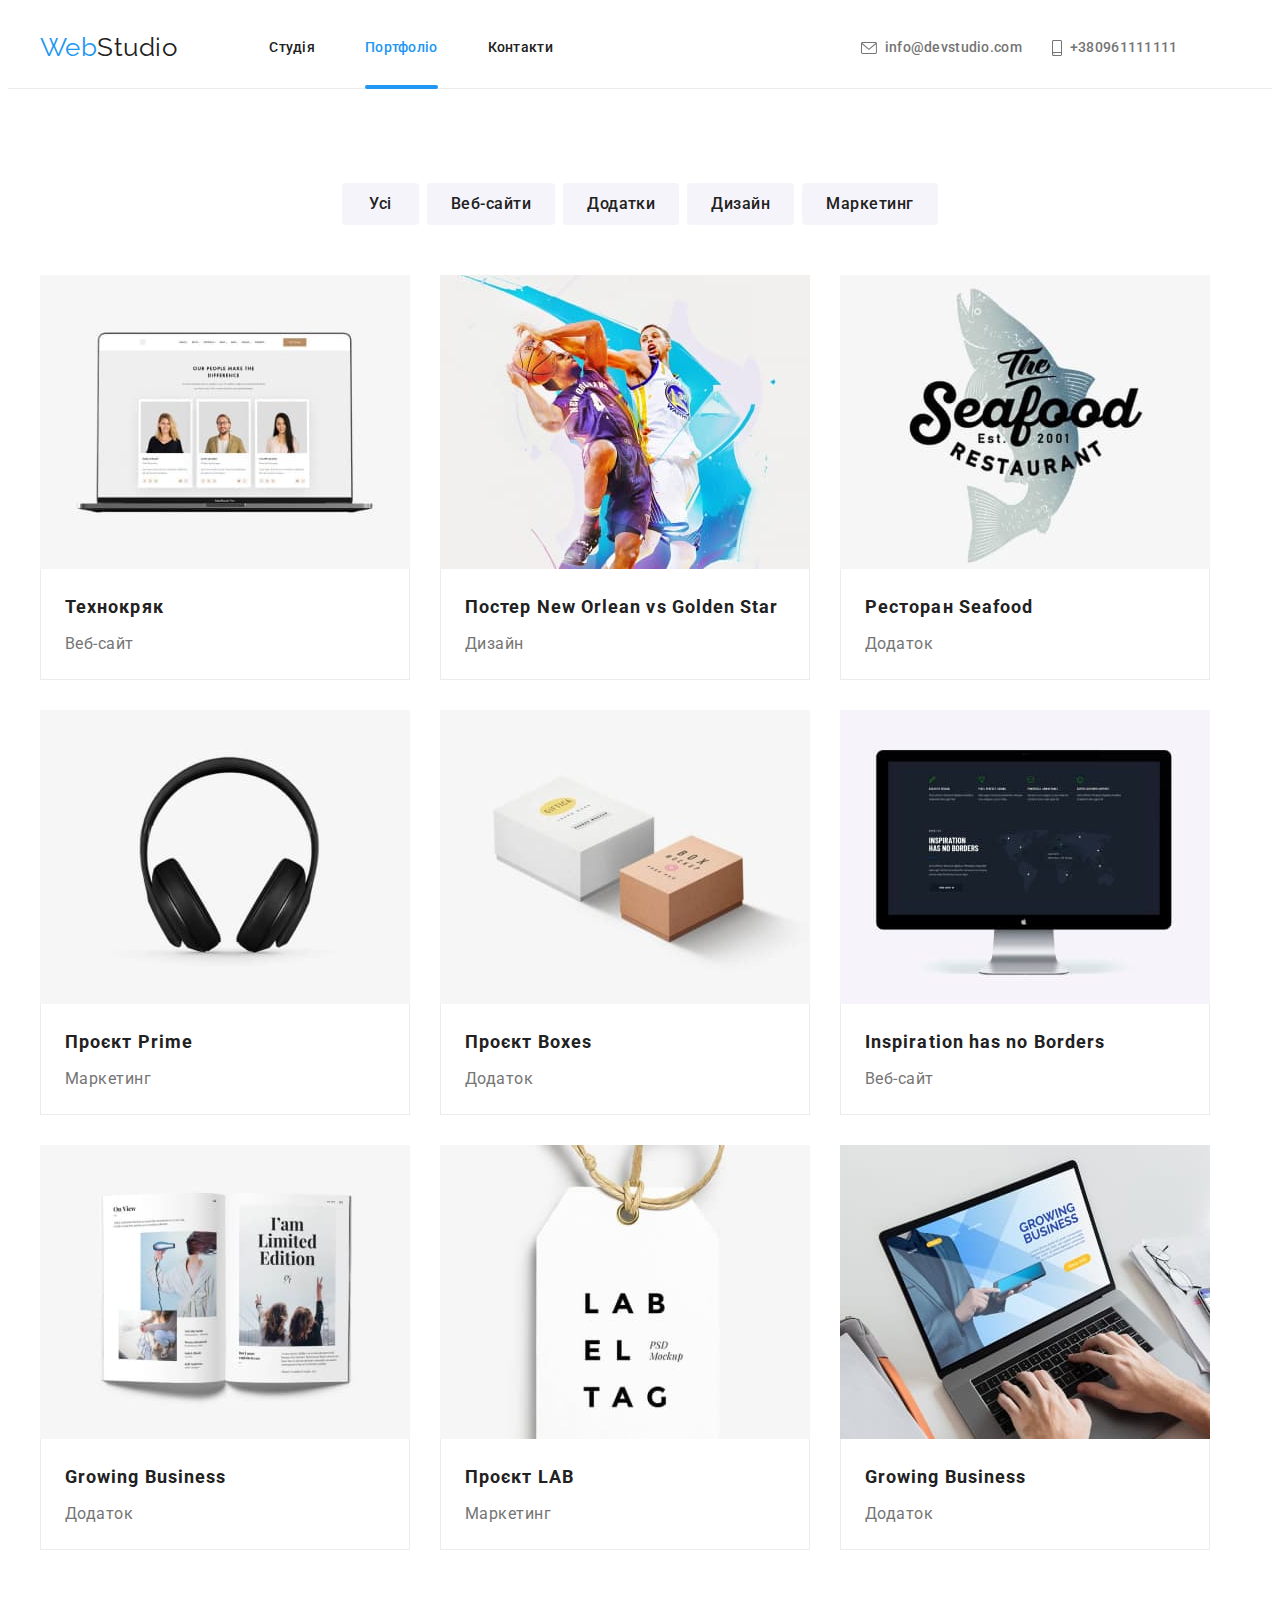
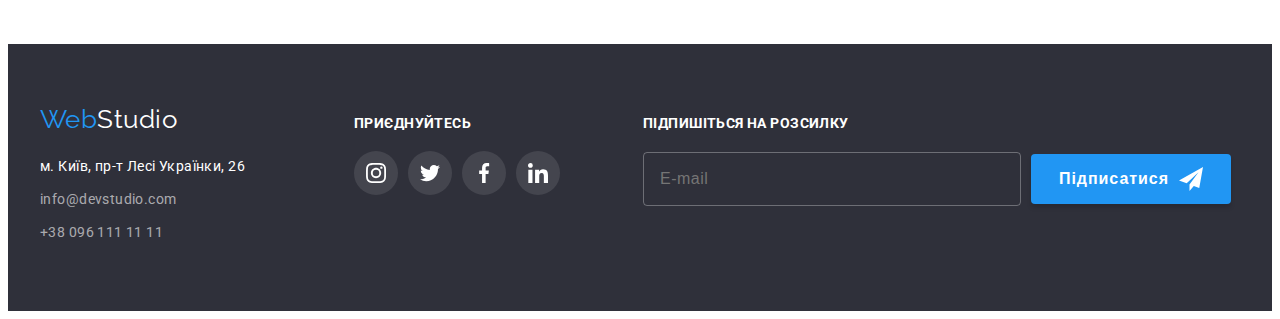
==== commit dec463cc: "homework07" ====
--- a/portfolio.html
+++ b/portfolio.html
@@ -26,37 +26,35 @@
     <header class="heder">
       <div class="container heder__container">
         <!-- Logo -->
-        <div class="bloc">
-          <a href="./index.html" class="logo bloc__logo link">
-            <span class="logo__icon">Web</span>Studio
-          </a>
-        </div>
+        <a href="./index.html" class="logo heder__logo link">
+         <span class="heder__logo-icon">Web</span>Studio
+       </a>
         <!-- Site nav -->
-        <nav class="navigation">
-          <ul class="menu list">
-            <li class="menu__item">
+        <nav class="nav heder__nav">
+          <ul class="nav__list list">
+            <li class="nav__item">
               <a
-                class="menu__link"
+                class="nav__link"
                 href="./index.html"
                 >Студія</a
               >
             </li>
-            <li class="menu__item">
-              <a class="menu__link menu__link__line link current" href="./portfolio.html">Портфоліо</a>
-            </li>
-            <li class="menu__item">
-              <a class="menu__link" href="">Контакти</a>
+            <li class="nav__item">
+              <a class="nav__link nav__link__line link current" href="./portfolio.html">Портфоліо</a>
+            </li>
+            <li class="nav__item">
+              <a class="nav__link" href="">Контакти</a>
             </li>
           </ul>
         </nav>
         <!-- Site contacts -->
-        <ul class="contacts list">
+        <ul class="contacts heder__contacts list">
           <li class="contacts__item">
             <a class="contacts__link link" href="mailto:info@devstudio.com">
               <svg class="contacts__icon" width="16" height="12">
                 <use
                   class="contackts__use"
-                  href="./img-svg/icons.svg#mail.svg"
+                  href="./images/icons.svg#mail.svg"
                 ></use>
               </svg>
               info@devstudio.com
@@ -65,7 +63,7 @@
           <li class="contacts__item">
             <a class="contacts__link link" href="tel:+380961111111">
               <svg class="contacts__icon" width="10" height="16">
-                <use href="./img-svg/icons.svg#phone.svg"></use>
+                <use href="./images/icons.svg#phone.svg"></use>
               </svg>
               +380961111111
             </a>
@@ -324,28 +322,28 @@
               <li class="soc__item">
                 <a href="" class="soc__link list">
                   <svg class="soc__icon" width="20" height="20">
-                    <use href="./img-svg/icons.svg#icon-instagram.svg"></use>
+                    <use href="./images/icons.svg#icon-instagram.svg"></use>
                   </svg>
                 </a>
               </li>
               <li class="soc__item">
                 <a href="" class="soc__link list">
                   <svg class="soc__icon" width="20" height="20">
-                    <use href="./img-svg/icons.svg#icon-twitter.svg"></use>
+                    <use href="./images/icons.svg#icon-twitter.svg"></use>
                   </svg>
                 </a>
               </li>
               <li class="soc__item">
                 <a href="" class="soc__link list">
                   <svg class="soc__icon" width="20" height="20">
-                    <use href="./img-svg/icons.svg#icon-facebook.svg"></use>
+                    <use href="./images/icons.svg#icon-facebook.svg"></use>
                   </svg>
                 </a>
               </li>
               <li class="soc__item">
                 <a href="" class="soc__link list">
                   <svg class="soc__icon" width="20" height="20">
-                    <use href="./img-svg/icons.svg#icon-linkedin.svg"></use>
+                    <use href="./images/icons.svg#icon-linkedin.svg"></use>
                   </svg>
                 </a>
               </li>
@@ -364,7 +362,7 @@
               <button class="subscription__btn">
                 Підписатися
                 <svg class="subscription__svg">
-                  <use href="./img-svg/icons.svg#icon-send"></use>
+                  <use href="./images/icons.svg#icon-send"></use>
                 </svg>
               </button>
             </form>
--- a/css/main.min.css
+++ b/css/main.min.css
@@ -1 +1 @@
-:root{--primary-text-color: #212121;--title-text-color: #757575;--accent-color: #2196f3;--white-color: #ffffff;--team-color: #f5f4fa;--secondary-background-color: #2f303a;--footer-text-color: rgba(255, 255, 255, 0.6);--button-color: #188ce8;--portfolio-bgr-color: #f5f5f5;--border-color: #afb1b8;--background-color-hero: #c4c4c4}body{background-color:var(--white-color);color:var(--primary-text-color);font-family:"Roboto",sans-serif;letter-spacing:.03em}img{max-width:100%;display:block}h1,h2,h3,h4,p,a{margin:0px;padding:0px;text-decoration:none}.list{list-style:none;padding:0;margin:0}.link{text-decoration:none}.visually-hidden{position:absolute;white-space:nowrap;width:1px;height:1px;overflow:hidden;border:0;padding:0;clip:rect(0 0 0 0);-webkit-clip-path:inset(50%);clip-path:inset(50%);margin:0}.container{margin-left:auto;margin-right:auto;padding-left:15px;padding-right:15px;width:1200px}.heder{border-bottom:1px solid #ececec}.heder__container{display:flex;align-items:center}.bloc{margin-right:92px}.bloc__logo{display:block;padding-top:24px;padding-bottom:25px;color:var(--primary-text-color);font-family:"Raleway",sans-serif;font-size:26px;line-height:1.19}.logo__icon{color:var(--accent-color)}.menu{display:flex;padding:0px}.menu .menu__item+.menu__item{margin-left:50px;display:block}.menu .menu__item+.menu__item:last-child{margin-right:0}.menu__item{position:relative;display:block}.menu__item .menu__link__line{color:var(--accent-color)}.menu__link__line::after{display:block;position:absolute;content:"";bottom:-1px;width:100%;height:4px;background-color:var(--accent-color);border-radius:2px}.menu .menu__link{display:block;color:var(--primary-text-color);font-weight:500;font-size:14px;line-height:1.14;letter-spacing:.02em;padding-top:32px;padding-bottom:32px;transition:color 250ms cubic-bezier(0.4, 0, 0.2, 1)}.menu .menu__link:hover,.menu .menu__link:focus{color:var(--accent-color)}.menu .link.current{color:var(--accent-color)}.contacts{margin-left:308px;display:flex;align-items:center;gap:30px}.contacts__link{font-weight:500;line-height:1.14;font-size:14px;letter-spacing:.02em;color:var(--title-text-color);display:flex;align-items:center;padding-top:32px;padding-bottom:32px;transition:color 250ms cubic-bezier(0.4, 0, 0.2, 1)}.contacts__link:hover,.contacts__link:focus{color:var(--accent-color);transition:color 250ms cubic-bezier(0.4, 0, 0.2, 1)}.contacts__icon{margin-right:8px;fill:currentColor}.contackts__use{transition:fill 250ms cubic-bezier(0.4, 0, 0.2, 1)}.hero{background-color:var(--background-color-hero);text-align:center;padding-top:200px;padding-bottom:200px}.hero__overley{max-width:1600px;margin-left:auto;margin-right:auto;background-image:linear-gradient(to right, rgba(47, 48, 58, 0.4), rgba(47, 48, 58, 0.4)),url(../images/hero.img.jpeg)}.hero__container{text-align:center}.container__title{color:var(--white-color);font-weight:900;font-size:44px;line-height:1.36;text-align:center;letter-spacing:.06em;text-transform:uppercase;margin-top:0;margin-right:auto;margin-left:auto;margin-bottom:30px;max-width:696px}.container__button{background-color:var(--accent-color);color:var(--white-color);box-shadow:0px 4px 4px rgba(0,0,0,.15);font-family:inherit;font-weight:700;font-size:16px;line-height:1.88;letter-spacing:.06em;border-radius:4px;cursor:pointer;text-transform:initial;padding:10px 32px;min-width:216px;border-color:rgba(0,0,0,0);transition:background-color 250ms cubic-bezier(0.4, 0, 0.2, 1)}.container__button:hover,.container__button:focus{background-color:var(--button-color)}.advantage{padding-top:94px;padding-bottom:94px}.container__advantage{display:flex}.container__advantage-list{flex-basis:270px;text-align:left}.container__advantage .container__advantage-list+.container__advantage-list{margin-left:30px}.container__advantage-list::before{display:block;content:"";height:120px;margin-bottom:30px;border-radius:4px;background-color:#f5f4fa;background-size:70px;background-repeat:no-repeat;background-position:center}.icon-antena::before{background-image:url(../images/antenna\ .svg)}.icon-clock::before{background-image:url(../images/clock\ .svg)}.icon-vector::before{background-image:url(../images/Vector.svg)}.icon-astronaut::before{background-image:url(../images/astronaut\ .svg)}.container__advantage-title{color:var(--primary-text-color);font-weight:700;font-size:14px;line-height:1.14;letter-spacing:.03em;text-transform:uppercase;margin-top:0;margin-bottom:10px}.container__advantage-text{color:var(--title-text-color);font-size:14px;line-height:1.71;letter-spacing:.03em;margin-top:0;margin-bottom:0}.work{padding-bottom:94px}.container__work-title{color:var(--primary-text-color);font-weight:700;font-size:36px;line-height:1.67;text-align:center;letter-spacing:.03em;margin-top:0;margin-bottom:50px}.container__work{margin-top:0;margin-bottom:0;padding-left:0;display:flex;flex-wrap:wrap}.container__work-list{margin-right:30px}.container__work-list:nth-child(3n){margin-right:0}.team{background-color:var(--team-color);padding-top:94px;padding-bottom:94px}.team__title{color:var(--primary-text-color);font-weight:700;font-size:36px;line-height:1.67;text-align:center;letter-spacing:.03em;margin-top:0px;margin-bottom:50px}.team__list{margin-top:0;margin-bottom:0;display:flex;flex-wrap:wrap}.team__list-hero{background-color:var(--white-color);box-shadow:0px 1px 3px rgba(0,0,0,.12),0px 1px 1px rgba(0,0,0,.14),0px 2px 1px rgba(0,0,0,.2);border-radius:0px 0px 4px 4px}.team__list-hero:not(:last-child){margin-right:30px}.team__item{padding-top:30px;padding-bottom:30px}.team___hero{color:var(--primary-text-color);font-weight:500;font-size:16px;line-height:1.19;letter-spacing:.03em;margin-top:0px;margin-bottom:10px;text-align:center}.team__text{color:var(--title-text-color);font-size:16px;line-height:1.19;margin-top:0;margin-bottom:0;text-align:center}.team__soc-list{display:flex;justify-content:center;margin-top:16px;gap:10px}.team__soc-link{width:44px;height:44px;display:flex;justify-content:center;align-items:center;border-radius:50%;transition:background-color 250ms cubic-bezier(0.4, 0, 0.2, 1)}.team__soc-link:hover,.team__soc-link:focus{background-color:var(--accent-color)}.team__soc-icon{fill:#afb1b8;transition:fill 250ms cubic-bezier(0.4, 0, 0.2, 1)}.team-soc-link:hover .team__soc-icon,.team-soc-link:focus .team__soc-icon{fill:#fff}.company{padding-top:94px;padding-bottom:94px}.company__title{color:var(--primary-text-color);font-weight:700;font-size:36px;line-height:1.67;text-align:center;letter-spacing:.03em;margin-top:0px;margin-bottom:50px}.company__list{display:flex;justify-content:center;gap:30px}.company__link{width:106px;height:60px;display:inline-flex;justify-content:center;align-items:center;width:170px;height:92px;border:1px solid var(--border-color);border-radius:5px;transition:border-color 250ms cubic-bezier(0.4, 0, 0.2, 1)}.company__link:hover,.company__link:focus{border-color:var(--accent-color)}.company__icon{fill:#afb1b8;transition:fill 250ms cubic-bezier(0.4, 0, 0.2, 1)}.company-link:hover .company__icon,.company-link:focus .company__icon{fill:var(--accent-color)}.filter{display:flex;justify-content:center}.filter .filter__item+.filter__item{margin-left:8px}.filter__button{background-color:var(--team-color);color:var(--primary-text-color);font-family:inherit;font-weight:500;font-size:16px;line-height:1.62;letter-spacing:.03em;cursor:pointer;text-transform:initial;border-radius:4px;border-color:rgba(0,0,0,0);padding-left:22px;padding-top:6px;padding-right:22px;padding-bottom:6px;transition:background-color 250ms cubic-bezier(0.4, 0, 0.2, 1);transition:color 250ms cubic-bezier(0.4, 0, 0.2, 1)}.filter__button:hover,.filter__button:focus{background-color:var(--accent-color);color:var(--white-color)}.everyone{padding-left:25px;padding-top:6px;padding-right:25px;padding-bottom:6px}.gallery-section{padding-top:94px;padding-bottom:94px}.visually-hidden{white-space:nowrap;width:1px;height:1px;overflow:hidden;border:0;padding:0;clip:rect(0 0 0 0);-webkit-clip-path:inset(50%);clip-path:inset(50%);margin:-1px}.gallery{margin-top:50px;display:flex;flex-wrap:wrap}.gallery__item{margin-right:30px;margin-bottom:30px;text-align:left}.gallery__item:nth-child(3n){margin-right:0}.gallery__item:nth-last-child(-n+3){margin-bottom:0}.gallery__link{display:block;transition:box-shadow 250ms cubic-bezier(0.4, 0, 0.2, 1)}.gallery__link:hover,.gallery__link:focus{box-shadow:0px 1px 1px rgba(0,0,0,.12),0px 4px 4px rgba(0,0,0,.06),1px 4px 6px rgba(0,0,0,.16)}.galery__list{overflow:hidden;position:relative}.gallery__content{position:absolute;top:0;left:0;width:100%;height:100%;padding:63px 24px;font-weight:400;font-size:18px;line-height:28px;letter-spacing:.03em;color:#fff;background:rgba(33,150,243,.9);transform:translateY(100%);transition:transform 250ms cubic-bezier(0.4, 0, 0.2, 1)}.gallery__link:focus .gallery__content,.gallery__link:hover .gallery__content{transform:translateY(0)}.gallery__bloc{padding-top:20px;padding-bottom:20px;padding-left:24px;padding-right:24px;border-left:1px solid #ececec;border-right:1px solid #ececec;border-bottom:1px solid #ececec}.gallery__title{font-weight:700;font-size:18px;line-height:2;letter-spacing:.06em;color:var(--primary-text-color);margin-bottom:4px}.gallery__text{font-size:16px;line-height:1.88;letter-spacing:.03em;color:var(--title-text-color)}.footer{background-color:var(--secondary-background-color);padding-top:60px;padding-bottom:60px}.footer__container{margin-left:auto;margin-right:auto;padding-left:15px;padding-right:15px;width:1200px;gap:70px}.footer__contact{gap:83px;display:flex;margin:0;padding:0;align-items:baseline}.footer__address{flex-direction:column;width:231px;height:136px;margin:0;padding:0}.footer__logo{color:var(--white-color);font-family:"Raleway",sans-serif;font-size:26px;line-height:1.19;display:inline-block;padding-top:0;padding-bottom:0;margin-bottom:20px}.footer__logo-web{color:var(--accent-color);font-family:"Raleway",sans-serif;font-size:26px;line-height:1.19}.address{width:231px;margin:0;padding:0;display:block}.address__link{color:var(--white-color);font-style:normal;font-size:14px;line-height:1.71;letter-spacing:.03em;padding-top:0;padding-bottom:0;display:inline-block}.address__link:hover,.address__link:focus{color:var(--accent-color)}.address__item{margin-bottom:9px}.address__list .address__item{margin-bottom:9px}.address__list .address__list .address__item:last-child{margin-bottom:0}.address__link-contacts{color:var(--footer-text-color);font-style:normal;font-size:14px;line-height:1.71;letter-spacing:.03em;padding-top:0;padding-bottom:0}.address__link-contacts:hover,.address__link-contacts:focus{color:var(--accent-color)}.soc{display:block;width:206px;height:136px}.soc__title{font-weight:700;font-size:14px;line-height:16px;text-align:center;letter-spacing:.03em;text-transform:uppercase;color:#fff;margin-bottom:20px;margin:0;padding:0;height:16px;width:116px;margin-bottom:20px}.soc__list{display:flex;gap:10px;margin:0;padding:0}.soc__item{display:flex;border-radius:50%}.soc__link{display:flex;justify-content:center;align-items:center;width:44px;height:44px;border-radius:50%;background-color:rgba(255,255,255,.1);transition:background-color 250ms cubic-bezier(0.4, 0, 0.2, 1)}.soc__link:hover,.soc__link:focus{background-color:var(--accent-color)}.soc__icon{fill:#fff;transition:background-color 250ms cubic-bezier(0.4, 0, 0.2, 1)}.subscription__text{font-size:14px;line-height:1.14;letter-spacing:.03em;text-transform:uppercase;color:#fff;display:block;margin-bottom:20px}.subscription__form{display:flex;align-items:center}.subscription__input{width:358px;height:50px;border:1px solid rgba(255,255,255,.3);background:inherit;border-radius:4px;outline:none;color:var(--white-color);padding-left:16px;font-weight:400;font-size:16px;line-height:1.25;display:flex;align-items:center;letter-spacing:.03em;color:rgba(255,255,255,.6)}.subscription__btn{display:flex;align-items:center;justify-content:center;margin-left:10px;background-color:#2196f3;width:200px;height:50px;box-shadow:0px 4px 4px rgba(0,0,0,.15);border-radius:4px;border:none;font-weight:700;font-size:16px;line-height:1.88;display:flex;align-items:center;text-align:center;letter-spacing:.06em;color:#fff}.subscription__svg{width:24px;height:24px;margin-left:10px;fill:var(--white-color)}.backdrop{position:fixed;top:0;left:0;width:100%;height:100%;background-color:rgba(0,0,0,.2);opacity:1;transition:opacity 250ms cubic-bezier(0.4, 0, 0.2, 1),visibility 250ms cubic-bezier(0.4, 0, 0.2, 1)}.is-hidden{opacity:0;pointer-events:none}.modal{position:absolute;top:50%;left:50%;min-width:521px;padding:40px;background-color:#fff;transform:translate(-50%, -50%);transition:transform 250ms cubic-bezier(0.4, 0, 0.2 1);box-shadow:0px 1px 3px rgba(0,0,0,.12),0px 1px 1px rgba(0,0,0,.14),0px 2px 1px rgba(0,0,0,.2);border-radius:4px}.modal__close{position:absolute;display:flex;align-items:center;justify-content:center;width:30px;height:30px;top:10px;right:10px;border-radius:50%;border:1px solid rgba(0,0,0,.1);background-color:#fff;cursor:pointer}.modal__close:hover,.modal__close:focus{fill:var(--accent-color)}.modal__close-icon{position:absolute;width:18px;height:18px;fill:#000;transition:fill 250ms cubic-bezier(0.4, 0, 0.2, 1)}.modal__close-icon:hover,.modal__close-icon:focus{fill:var(--accent-color)}.modal__title{font-family:"Roboto";font-style:normal;font-weight:700;font-size:20px;line-height:1.15;text-align:center;letter-spacing:.03em;margin-bottom:12px}.modal__label{font-weight:400;font-size:12px;line-height:1.16;letter-spacing:.01em;color:#757575;margin-bottom:4px;display:block}.modal__wrap{position:relative;margin-bottom:10px}.modal__input{width:100%;height:40px;border:1px solid rgba(33,33,33,.2);border-radius:4px;padding:0;padding-left:42px;outline:rgba(0,0,0,0)}.modal__input:focus{border-color:var(--accent-color)}.modal__input:focus+.modal-input-icon{fill:var(--accent-color)}.modal__input-icon{position:absolute;left:0%;left:12px;top:50%;transform:translateY(-50%)}.modal__comment{box-sizing:border-box;width:448px;height:120px;border:1px solid rgba(33,33,33,.2);border-radius:4px;resize:none;padding-left:16px;padding-top:10px;padding-bottom:0;padding-right:0;display:block}.modal__comment::-moz-placeholder{font-size:12px;line-height:1.6;letter-spacing:.01em;color:rgba(117,117,117,.5)}.modal__comment:-ms-input-placeholder{font-size:12px;line-height:1.6;letter-spacing:.01em;color:rgba(117,117,117,.5)}.modal__comment::placeholder{font-size:12px;line-height:1.6;letter-spacing:.01em;color:rgba(117,117,117,.5)}.modal__comment::-moz-placeholder:focus{border-color:var(--accent-color)}.modal__comment:-ms-input-placeholder:focus{border-color:var(--accent-color)}.modal__comment::placeholder:focus{border-color:var(--accent-color)}.modal__chek{justify-content:center;display:flex;margin-top:10px;margin-bottom:30px}.modal__check-text{font-size:14px;line-height:1.71;letter-spacing:.03em;color:#757575;display:flex;align-items:center}.modal__check-text span{width:16px;height:15px;border:2px solid #212121;border-radius:2px;margin-right:7px;display:flex;align-items:center;justify-content:center;fill:rgba(0,0,0,0)}.modal__input-check:checked+.modal__check-text span{background-color:var(--accent-color);border-color:rgba(0,0,0,0);fill:var(--white-color)}.modal__input-check:focus+.modal__check-text span{border-color:var(--accent-color)}.modal__check-link{font-weight:400;font-size:14px;line-height:1.71;letter-spacing:.03em;-webkit-text-decoration-line:underline;text-decoration-line:underline;color:#2196f3}.modal__button{display:block;margin:auto;cursor:pointer;background:#188ce8;box-shadow:0px 4px 4px rgba(0,0,0,.15);border-radius:4px;color:#fff;padding-top:10px;padding-bottom:10px;padding-left:52px;padding-right:52px;border:none;font-weight:700;font-size:16px;line-height:1.88;display:flex;align-items:center;text-align:center;letter-spacing:.06em;color:#fff}/*# sourceMappingURL=main.min.css.map */+:root{--primary-text-color: #212121;--title-text-color: #757575;--accent-color: #2196f3;--white-color: #ffffff;--team-color: #f5f4fa;--secondary-background-color: #2f303a;--footer-text-color: rgba(255, 255, 255, 0.6);--button-color: #188ce8;--portfolio-bgr-color: #f5f5f5;--border-color: #afb1b8;--background-color-hero: #c4c4c4}body{background-color:var(--white-color);color:var(--primary-text-color);font-family:"Roboto",sans-serif;letter-spacing:.03em}img{max-width:100%;display:block}h1,h2,h3,h4,p,a{margin:0px;padding:0px;text-decoration:none}.list{list-style:none;padding:0;margin:0}.link{text-decoration:none}.visually-hidden{position:absolute;white-space:nowrap;width:1px;height:1px;overflow:hidden;border:0;padding:0;clip:rect(0 0 0 0);-webkit-clip-path:inset(50%);clip-path:inset(50%);margin:0}.container{margin-left:auto;margin-right:auto;padding-left:15px;padding-right:15px;width:1200px}.heder{border-bottom:1px solid #ececec}.heder__container{display:flex;align-items:center}.heder__logo{display:block;padding-top:24px;padding-bottom:25px;margin-right:92px;color:var(--primary-text-color);font-family:"Raleway",sans-serif;font-size:26px;line-height:1.19}.heder__logo-icon{color:var(--accent-color)}.nav__list{display:flex;padding:0px}.nav__list .nav__item+.nav__item{margin-left:50px;display:block}.nav__list .nav__item+.nav__item:last-child{margin-right:0}.nav__item{position:relative;display:block}.nav__item .nav__link__line{color:var(--accent-color)}.nav__link__line::after{display:block;position:absolute;content:"";bottom:-1px;width:100%;height:4px;background-color:var(--accent-color);border-radius:2px}.nav__list .nav__link{display:block;color:var(--primary-text-color);font-weight:500;font-size:14px;line-height:1.14;letter-spacing:.02em;padding-top:32px;padding-bottom:32px;transition:color 250ms cubic-bezier(0.4, 0, 0.2, 1)}.nav__list .nav__link:hover,.nav__list .nav__link:focus{color:var(--accent-color)}.nav__list .link.current{color:var(--accent-color)}.contacts{margin-left:308px;display:flex;align-items:center;gap:30px}.contacts__link{font-weight:500;line-height:1.14;font-size:14px;letter-spacing:.02em;color:var(--title-text-color);display:flex;align-items:center;padding-top:32px;padding-bottom:32px;transition:color 250ms cubic-bezier(0.4, 0, 0.2, 1)}.contacts__link:hover,.contacts__link:focus{color:var(--accent-color);transition:color 250ms cubic-bezier(0.4, 0, 0.2, 1)}.contacts__icon{margin-right:8px;fill:currentColor}.contackts__use{transition:fill 250ms cubic-bezier(0.4, 0, 0.2, 1)}.hero{background-color:var(--background-color-hero);text-align:center;padding-top:200px;padding-bottom:200px}.hero__overley{max-width:1600px;margin-left:auto;margin-right:auto;background-image:linear-gradient(to right, rgba(47, 48, 58, 0.4), rgba(47, 48, 58, 0.4)),url(../images/hero.img.jpeg)}.hero__container{text-align:center}.hero__title{color:var(--white-color);font-weight:900;font-size:44px;line-height:1.36;text-align:center;letter-spacing:.06em;text-transform:uppercase;margin-top:0;margin-right:auto;margin-left:auto;margin-bottom:30px;max-width:696px}.hero__button{background-color:var(--accent-color);color:var(--white-color);box-shadow:0px 4px 4px rgba(0,0,0,.15);font-family:inherit;font-weight:700;font-size:16px;line-height:1.88;letter-spacing:.06em;border-radius:4px;cursor:pointer;text-transform:initial;padding:10px 32px;min-width:216px;border-color:rgba(0,0,0,0);transition:background-color 250ms cubic-bezier(0.4, 0, 0.2, 1)}.hero__button:hover,.hero__button:focus{background-color:var(--button-color)}.advantage{padding-top:94px;padding-bottom:94px}.advantage__list{display:flex}.advantage__item{flex-basis:270px;text-align:left}.advantage .advantage__item+.advantage__item{margin-left:30px}.advantage__item::before{display:block;content:"";height:120px;margin-bottom:30px;border-radius:4px;background-color:#f5f4fa;background-size:70px;background-repeat:no-repeat;background-position:center}.icon-antena::before{background-image:url(../images/antenna\ .svg)}.icon-clock::before{background-image:url(../images/clock\ .svg)}.icon-vector::before{background-image:url(../images/Vector.svg)}.icon-astronaut::before{background-image:url(../images/astronaut\ .svg)}.advantage__title{color:var(--primary-text-color);font-weight:700;font-size:14px;line-height:1.14;letter-spacing:.03em;text-transform:uppercase;margin-top:0;margin-bottom:10px}.advantage__text{color:var(--title-text-color);font-size:14px;line-height:1.71;letter-spacing:.03em;margin-top:0;margin-bottom:0}.work{padding-bottom:94px}.work__title{color:var(--primary-text-color);font-weight:700;font-size:36px;line-height:1.67;text-align:center;letter-spacing:.03em;margin-top:0;margin-bottom:50px}.work__list{margin-top:0;margin-bottom:0;padding-left:0;display:flex;flex-wrap:wrap}.work__item{margin-right:30px}.work__item:nth-child(3n){margin-right:0}.team{background-color:var(--team-color);padding-top:94px;padding-bottom:94px}.team__title{color:var(--primary-text-color);font-weight:700;font-size:36px;line-height:1.67;text-align:center;letter-spacing:.03em;margin-top:0px;margin-bottom:50px}.team__list{margin-top:0;margin-bottom:0;display:flex;flex-wrap:wrap}.team__list-hero{background-color:var(--white-color);box-shadow:0px 1px 3px rgba(0,0,0,.12),0px 1px 1px rgba(0,0,0,.14),0px 2px 1px rgba(0,0,0,.2);border-radius:0px 0px 4px 4px}.team__list-hero:not(:last-child){margin-right:30px}.team__item{padding-top:30px;padding-bottom:30px}.team__hero{color:var(--primary-text-color);font-weight:500;font-size:16px;line-height:1.19;letter-spacing:.03em;margin-top:0px;margin-bottom:10px;text-align:center}.team__text{color:var(--title-text-color);font-size:16px;line-height:1.19;margin-top:0;margin-bottom:0;text-align:center}.team__soc-list{display:flex;justify-content:center;margin-top:16px;gap:10px}.team__soc-link{width:44px;height:44px;display:flex;justify-content:center;align-items:center;border-radius:50%;transition:background-color 250ms cubic-bezier(0.4, 0, 0.2, 1)}.team__soc-link:hover,.team__soc-link:focus{background-color:var(--accent-color)}.team__soc-icon{fill:#afb1b8;transition:fill 250ms cubic-bezier(0.4, 0, 0.2, 1)}.team__soc-link:hover .team__soc-icon,.team__soc-link:focus .team__soc-icon{fill:#fff}.company{padding-top:94px;padding-bottom:94px}.company__title{color:var(--primary-text-color);font-weight:700;font-size:36px;line-height:1.67;text-align:center;letter-spacing:.03em;margin-top:0px;margin-bottom:50px}.company__list{display:flex;justify-content:center;gap:30px}.company__link{width:106px;height:60px;display:inline-flex;justify-content:center;align-items:center;width:170px;height:92px;border:1px solid var(--border-color);border-radius:5px;transition:border-color 250ms cubic-bezier(0.4, 0, 0.2, 1)}.company__link:hover,.company__link:focus{border-color:var(--accent-color)}.company__icon{fill:#afb1b8;transition:fill 250ms cubic-bezier(0.4, 0, 0.2, 1)}.company__link:hover .company__icon,.company__link:focus .company__icon{fill:var(--accent-color)}.filter{display:flex;justify-content:center}.filter .filter__item+.filter__item{margin-left:8px}.filter__button{background-color:var(--team-color);color:var(--primary-text-color);font-family:inherit;font-weight:500;font-size:16px;line-height:1.62;letter-spacing:.03em;cursor:pointer;text-transform:initial;border-radius:4px;border-color:rgba(0,0,0,0);padding-left:22px;padding-top:6px;padding-right:22px;padding-bottom:6px;transition:background-color 250ms cubic-bezier(0.4, 0, 0.2, 1);transition:color 250ms cubic-bezier(0.4, 0, 0.2, 1)}.filter__button:hover,.filter__button:focus{background-color:var(--accent-color);color:var(--white-color);box-shadow:0px 3px 1px rgba(0,0,0,.1),0px 1px 2px rgba(0,0,0,.08),0px 2px 2px rgba(0,0,0,.12)}.everyone{padding-left:25px;padding-top:6px;padding-right:25px;padding-bottom:6px}.gallery-section{padding-top:94px;padding-bottom:94px}.visually-hidden{white-space:nowrap;width:1px;height:1px;overflow:hidden;border:0;padding:0;clip:rect(0 0 0 0);-webkit-clip-path:inset(50%);clip-path:inset(50%);margin:-1px}.gallery{margin-top:50px;display:flex;flex-wrap:wrap}.gallery__item{margin-right:30px;margin-bottom:30px;text-align:left}.gallery__item:nth-child(3n){margin-right:0}.gallery__item:nth-last-child(-n+3){margin-bottom:0}.gallery__link{display:block;transition:box-shadow 250ms cubic-bezier(0.4, 0, 0.2, 1)}.gallery__link:hover,.gallery__link:focus{box-shadow:0px 1px 1px rgba(0,0,0,.12),0px 4px 4px rgba(0,0,0,.06),1px 4px 6px rgba(0,0,0,.16)}.galery__list{overflow:hidden;position:relative}.gallery__content{position:absolute;top:0;left:0;width:100%;height:100%;padding:63px 24px;font-weight:400;font-size:18px;line-height:28px;letter-spacing:.03em;color:#fff;background:rgba(33,150,243,.9);transform:translateY(100%);transition:transform 250ms cubic-bezier(0.4, 0, 0.2, 1)}.gallery__link:focus .gallery__content,.gallery__link:hover .gallery__content{transform:translateY(0)}.gallery__bloc{padding-top:20px;padding-bottom:20px;padding-left:24px;padding-right:24px;border-left:1px solid #ececec;border-right:1px solid #ececec;border-bottom:1px solid #ececec}.gallery__title{font-weight:700;font-size:18px;line-height:2;letter-spacing:.06em;color:var(--primary-text-color);margin-bottom:4px}.gallery__text{font-size:16px;line-height:1.88;letter-spacing:.03em;color:var(--title-text-color)}.footer{background-color:var(--secondary-background-color);padding-top:60px;padding-bottom:60px}.footer__container{margin-left:auto;margin-right:auto;padding-left:15px;padding-right:15px;width:1200px;gap:70px}.footer__contact{gap:83px;display:flex;margin:0;padding:0;align-items:baseline}.footer__address{flex-direction:column;width:231px;height:136px;margin:0;padding:0}.footer__logo{color:var(--white-color);font-family:"Raleway",sans-serif;font-size:26px;line-height:1.19;display:inline-block;padding-top:0;padding-bottom:0;margin-bottom:20px}.footer__logo-web{color:var(--accent-color);font-family:"Raleway",sans-serif;font-size:26px;line-height:1.19}.address{width:231px;margin:0;padding:0;display:block}.address__link{color:var(--white-color);font-style:normal;font-size:14px;line-height:1.71;letter-spacing:.03em;padding-top:0;padding-bottom:0;display:inline-block}.address__link:hover,.address__link:focus{color:var(--accent-color)}.address__item{margin-bottom:9px}.address__list .address__item{margin-bottom:9px}.address__list .address__list .address__item:last-child{margin-bottom:0}.address__link-contacts{color:var(--footer-text-color);font-style:normal;font-size:14px;line-height:1.71;letter-spacing:.03em;padding-top:0;padding-bottom:0}.address__link-contacts:hover,.address__link-contacts:focus{color:var(--accent-color)}.soc{display:block;width:206px;height:136px}.soc__title{font-weight:700;font-size:14px;line-height:16px;text-align:center;letter-spacing:.03em;text-transform:uppercase;color:#fff;margin-bottom:20px;margin:0;padding:0;height:16px;width:116px;margin-bottom:20px}.soc__list{display:flex;gap:10px;margin:0;padding:0}.soc__item{display:flex;border-radius:50%}.soc__link{display:flex;justify-content:center;align-items:center;width:44px;height:44px;border-radius:50%;background-color:rgba(255,255,255,.1);transition:background-color 250ms cubic-bezier(0.4, 0, 0.2, 1)}.soc__link:hover,.soc__link:focus{background-color:var(--accent-color)}.soc__icon{fill:#fff;transition:background-color 250ms cubic-bezier(0.4, 0, 0.2, 1)}.subscription__text{font-weight:700;font-size:14px;line-height:1.14;letter-spacing:.03em;text-transform:uppercase;color:#fff;display:block;margin-bottom:20px}.subscription__form{display:flex;align-items:center}.subscription__input{width:358px;height:50px;border:1px solid rgba(255,255,255,.3);background:inherit;border-radius:4px;outline:none;color:var(--white-color);padding-left:16px;font-weight:400;font-size:16px;line-height:1.25;display:flex;align-items:center;letter-spacing:.03em;color:rgba(255,255,255,.6)}.subscription__btn{display:flex;align-items:center;justify-content:center;margin-left:10px;background-color:#2196f3;width:200px;height:50px;box-shadow:0px 4px 4px rgba(0,0,0,.15);border-radius:4px;border:none;font-weight:700;font-size:16px;line-height:1.88;display:flex;align-items:center;text-align:center;letter-spacing:.06em;color:#fff}.subscription__svg{width:24px;height:24px;margin-left:10px;fill:var(--white-color)}.backdrop{position:fixed;top:0;left:0;width:100%;height:100%;background-color:rgba(0,0,0,.2);opacity:1;transition:opacity 250ms cubic-bezier(0.4, 0, 0.2, 1),visibility 250ms cubic-bezier(0.4, 0, 0.2, 1)}.is-hidden{opacity:0;pointer-events:none}.modal{position:absolute;top:50%;left:50%;min-width:521px;padding:40px;background-color:#fff;transform:translate(-50%, -50%);transition:transform 250ms cubic-bezier(0.4, 0, 0.2 1);box-shadow:0px 1px 3px rgba(0,0,0,.12),0px 1px 1px rgba(0,0,0,.14),0px 2px 1px rgba(0,0,0,.2);border-radius:4px}.modal__close{position:absolute;display:flex;align-items:center;justify-content:center;width:30px;height:30px;top:10px;right:10px;border-radius:50%;border:1px solid rgba(0,0,0,.1);background-color:#fff;cursor:pointer}.modal__close:hover,.modal__close:focus{fill:var(--accent-color)}.modal__close-icon{position:absolute;fill:#000;transition:fill 250ms cubic-bezier(0.4, 0, 0.2, 1)}.modal__close-icon:hover,.modal__close-icon:focus{fill:var(--accent-color)}.modal__title{font-family:"Roboto";font-style:normal;font-weight:700;font-size:20px;line-height:1.15;text-align:center;letter-spacing:.03em;margin-bottom:12px}.modal__label{font-weight:400;font-size:12px;line-height:1.16;letter-spacing:.01em;color:#757575;margin-bottom:4px;display:block}.modal__wrap{position:relative;margin-bottom:10px}.modal__input{width:100%;height:40px;border:1px solid rgba(33,33,33,.2);border-radius:4px;padding:0;padding-left:42px;outline:rgba(0,0,0,0)}.modal__input:focus{border-color:var(--accent-color)}.modal__input:focus+.modal__input-icon{fill:var(--accent-color)}.modal__input-icon{position:absolute;left:0%;left:12px;top:50%;transform:translateY(-50%)}.modal__comment{box-sizing:border-box;width:448px;height:120px;border:1px solid rgba(33,33,33,.2);border-radius:4px;resize:none;padding-left:16px;padding-top:10px;padding-bottom:0;padding-right:0;display:block}.modal__comment::-moz-placeholder{font-size:12px;line-height:1.6;letter-spacing:.01em;color:rgba(117,117,117,.5)}.modal__comment:-ms-input-placeholder{font-size:12px;line-height:1.6;letter-spacing:.01em;color:rgba(117,117,117,.5)}.modal__comment::placeholder{font-size:12px;line-height:1.6;letter-spacing:.01em;color:rgba(117,117,117,.5)}.modal__comment::-moz-placeholder:focus{border-color:var(--accent-color)}.modal__comment:-ms-input-placeholder:focus{border-color:var(--accent-color)}.modal__comment::placeholder:focus{border-color:var(--accent-color)}.modal__chek{justify-content:center;display:flex;margin-top:10px;margin-bottom:30px}.modal__check-text{font-size:14px;line-height:1.71;letter-spacing:.03em;color:#757575;display:flex;align-items:center}.modal__check-text span{width:16px;height:15px;border:2px solid #212121;border-radius:2px;margin-right:7px;display:flex;align-items:center;justify-content:center;fill:rgba(0,0,0,0)}.modal__input-check:checked+.modal__check-text span{background-color:var(--accent-color);border-color:rgba(0,0,0,0);fill:var(--white-color)}.modal__input-check:focus+.modal__check-text span{border-color:var(--accent-color)}.modal__check-link{font-weight:400;font-size:14px;line-height:1.71;letter-spacing:.03em;-webkit-text-decoration-line:underline;text-decoration-line:underline;color:#2196f3}.modal__button{display:block;margin:auto;cursor:pointer;background:#188ce8;box-shadow:0px 4px 4px rgba(0,0,0,.15);border-radius:4px;color:#fff;padding-top:10px;padding-bottom:10px;padding-left:52px;padding-right:52px;border:none;font-weight:700;font-size:16px;line-height:1.88;display:flex;align-items:center;text-align:center;letter-spacing:.06em;color:#fff}/*# sourceMappingURL=main.min.css.map */